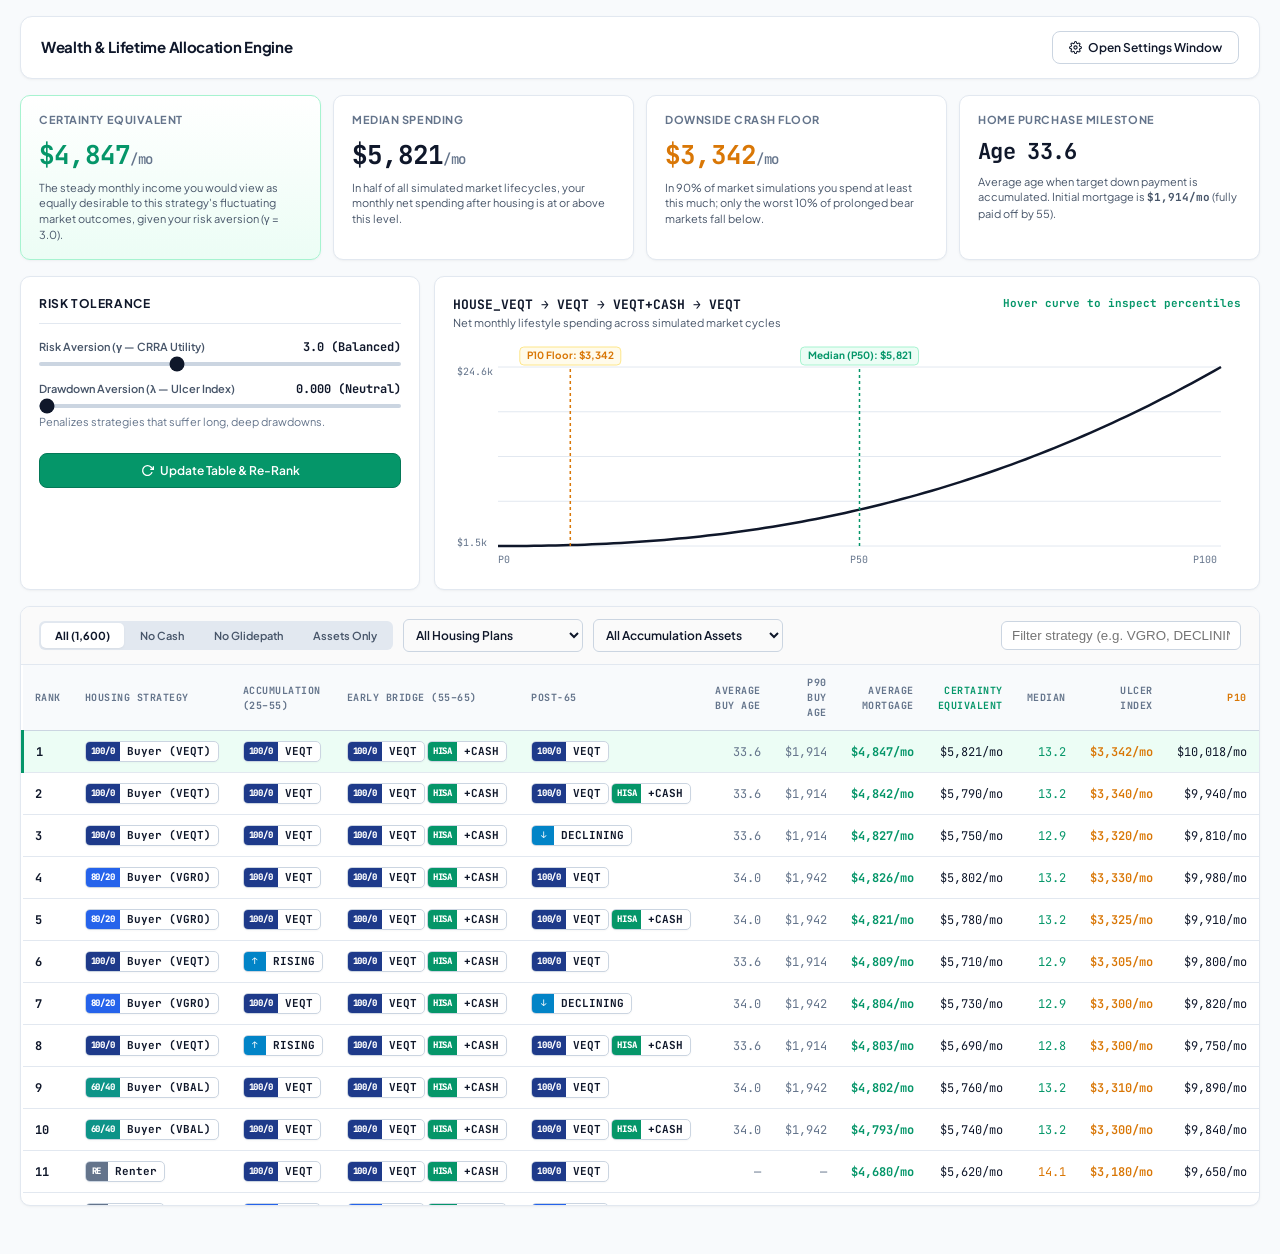
==== template_readonly.html @ a6ba2390 "Add leverage toggle (default off: 1,600 strategies) with leveraged series skipped on GPU; virtualize" ====
<!DOCTYPE html>
<html lang="en">
<head>
<meta charset="UTF-8">
<meta name="viewport" content="width=device-width, initial-scale=1.0">
<title>Wealth &amp; Lifetime Allocation Engine</title>
<link rel="preconnect" href="https://fonts.googleapis.com">
<link rel="preconnect" href="https://fonts.gstatic.com" crossorigin>
<link href="https://fonts.googleapis.com/css2?family=Plus+Jakarta+Sans:wght@400;500;600;700;800&family=JetBrains+Mono:wght@400;500;600;700&display=swap" rel="stylesheet">

<style>
:root {
  /* Institutional Wealth Palette (Wealthsimple / RBC Private Banking) */
  --bg-app: #f8fafc;
  --bg-card: #ffffff;
  --bg-subtle: #f1f5f9;
  --bg-hover: #e2e8f0;
  
  --border-subtle: #e2e8f0;
  --border-medium: #cbd5e1;
  --border-focus: #0f172a;
  
  --text-primary: #0f172a;
  --text-secondary: #475569;
  --text-muted: #64748b;
  --text-dim: #94a3b8;
  
  --brand-navy: #0f172a;
  --brand-green: #059669;
  --brand-green-bg: #ecfdf5;
  --brand-green-border: #a7f3d0;
  --brand-amber: #d97706;
  --brand-amber-bg: #fffbeb;
  --brand-amber-border: #fde68a;
  --brand-blue: #0284c7;
  
  --shadow-sm: 0 1px 3px 0 rgba(0, 0, 0, 0.04), 0 1px 2px -1px rgba(0, 0, 0, 0.04);
  --shadow-md: 0 4px 6px -1px rgba(0, 0, 0, 0.05), 0 2px 4px -2px rgba(0, 0, 0, 0.05);

  --font-sans: 'Plus Jakarta Sans', -apple-system, BlinkMacSystemFont, 'Segoe UI', Roboto, sans-serif;
  --font-mono: 'JetBrains Mono', 'SF Mono', Consolas, monospace;
}

* { box-sizing: border-box; margin: 0; padding: 0; }
body {
  background-color: var(--bg-app);
  color: var(--text-primary);
  font-family: var(--font-sans);
  font-size: 13px;
  line-height: 1.5;
  min-height: 100vh;
  padding: 16px 20px 48px;
  -webkit-font-smoothing: antialiased;
}

/* Master Layout: Side-by-Side Dynamic Grid */
.layout-container {
  max-width: 1720px;
  margin: 0 auto;
  display: grid;
  grid-template-columns: minmax(0, 1fr);
  gap: 16px;
  transition: grid-template-columns 0.28s cubic-bezier(0.16, 1, 0.3, 1);
}
.layout-container.settings-open {
  grid-template-columns: minmax(0, 1fr) 520px;
}

.main-column {
  display: flex;
  flex-direction: column;
  gap: 16px;
  min-width: 0;
}

/* Top Institutional Header */
.header-bar {
  background: var(--bg-card);
  border: 1px solid var(--border-subtle);
  border-radius: 12px;
  padding: 14px 20px;
  display: flex;
  justify-content: space-between;
  align-items: center;
  box-shadow: var(--shadow-sm);
  flex-wrap: wrap;
  gap: 12px;
}
.brand-group { display: flex; align-items: center; gap: 12px; }
.brand-title { font-size: 15px; font-weight: 700; color: var(--text-primary); letter-spacing: -0.02em; }

.header-controls { display: flex; align-items: center; gap: 10px; }

button, .btn {
  font-family: var(--font-sans); cursor: pointer; border: 0;
  border-radius: 8px; font-weight: 600; font-size: 12px;
  padding: 8px 16px; transition: all 0.15s ease;
  display: inline-flex; align-items: center; justify-content: center; gap: 6px;
  user-select: none;
}
.btn-primary {
  background: var(--brand-navy); color: #ffffff;
}
.btn-primary:hover { background: #1e293b; }
.btn-secondary {
  background: #ffffff; color: var(--text-primary);
  border: 1px solid var(--border-medium);
}
.btn-secondary:hover { background: var(--bg-subtle); }
.btn-secondary.active {
  background: var(--bg-subtle); border-color: var(--text-primary); font-weight: 700;
}
.btn-green {
  background: var(--brand-green); color: #ffffff; border: 1px solid #047857;
}
.btn-green:hover { background: #047857; }

/* Hero Metrics KPI Strip */
.kpi-row {
  display: grid; grid-template-columns: repeat(4, 1fr); gap: 12px;
}
.kpi-card {
  background: var(--bg-card); border: 1px solid var(--border-subtle);
  border-radius: 10px; padding: 16px 18px; box-shadow: var(--shadow-sm);
  display: flex; flex-direction: column; gap: 6px;
}
.kpi-card.featured {
  border-color: var(--brand-green-border);
  background: linear-gradient(180deg, #ffffff 0%, var(--brand-green-bg) 100%);
}
.kpi-label { font-size: 11px; font-weight: 700; text-transform: uppercase; letter-spacing: 0.05em; color: var(--text-muted); }
.kpi-num { font-family: var(--font-mono); font-size: 26px; font-weight: 700; color: var(--text-primary); letter-spacing: -0.03em; }
.kpi-num.green { color: var(--brand-green); }
.kpi-num.amber { color: var(--brand-amber); }
.kpi-subtext { font-size: 11px; color: var(--text-secondary); line-height: 1.45; }

/* Main Workspace: Dials + S-Curve Chart */
.workspace-grid {
  display: grid; grid-template-columns: 400px minmax(0, 1fr); gap: 14px;
}

.card {
  background: var(--bg-card); border: 1px solid var(--border-subtle);
  border-radius: 10px; padding: 18px; box-shadow: var(--shadow-sm);
  display: flex; flex-direction: column; gap: 14px;
}
.card-header {
  display: flex; justify-content: space-between; align-items: center;
  border-bottom: 1px solid var(--border-subtle); padding-bottom: 10px;
}
.card-title { font-size: 12px; font-weight: 700; text-transform: uppercase; letter-spacing: 0.05em; color: var(--text-primary); }

.control-group { display: flex; flex-direction: column; gap: 6px; }
.control-top { display: flex; justify-content: space-between; align-items: center; }
.control-label { font-size: 11px; font-weight: 600; color: var(--text-secondary); white-space: nowrap; }
.control-value { font-family: var(--font-mono); font-size: 12px; font-weight: 700; color: var(--text-primary); white-space: nowrap; text-align: right; }

input[type="range"] {
  width: 100%; height: 4px; background: var(--border-medium);
  border-radius: 2px; outline: none; -webkit-appearance: none; cursor: pointer;
  accent-color: var(--brand-navy);
}

/* Institutional Input Affix Group Component */
.input-field { display: flex; flex-direction: column; gap: 4px; }
.field-label { font-size: 11px; font-weight: 600; color: var(--text-secondary); }
.input-affix-wrap {
  display: flex; align-items: center; background: #ffffff;
  border: 1px solid var(--border-medium); border-radius: 6px;
  overflow: hidden; transition: border-color 0.15s, box-shadow 0.15s;
  width: 100%;
}
.input-affix-wrap:focus-within {
  border-color: var(--brand-navy);
  box-shadow: 0 0 0 2px rgba(15, 23, 42, 0.08);
}
.affix {
  padding: 7px 11px; font-size: 11px; font-weight: 600; color: var(--text-muted);
  background: var(--bg-subtle); user-select: none; font-family: var(--font-mono);
  white-space: nowrap !important;
  flex-shrink: 0;
  display: inline-flex; align-items: center;
}
.affix.prefix { border-right: 1px solid var(--border-subtle); }
.affix.suffix { border-left: 1px solid var(--border-subtle); }
.form-input {
  width: 100%; min-width: 0; border: 0; outline: none; padding: 7px 10px;
  font-size: 12px; font-family: var(--font-mono); font-weight: 600;
  color: var(--text-primary); background: transparent;
}
select.form-input {
  font-family: var(--font-sans); cursor: pointer; padding: 7px 8px;
  border: 1px solid var(--border-medium); border-radius: 6px;
}

/* Chart Card */
.chart-box {
  background: var(--bg-card); border: 1px solid var(--border-subtle);
  border-radius: 10px; padding: 18px; box-shadow: var(--shadow-sm);
  display: flex; flex-direction: column; gap: 10px; min-width: 0;
}
.chart-top { display: flex; justify-content: space-between; align-items: flex-start; flex-wrap: wrap; gap: 8px; }
.chart-title-main { font-size: 13px; font-weight: 700; color: var(--text-primary); font-family: var(--font-mono); }
.chart-desc { font-size: 11px; color: var(--text-secondary); }
.canvas-wrapper { position: relative; width: 100%; height: 230px; }
canvas { width: 100%; height: 100%; display: block; cursor: crosshair; }

/* Table Leaderboard */
.table-card {
  background: var(--bg-card); border: 1px solid var(--border-subtle);
  border-radius: 10px; box-shadow: var(--shadow-sm); overflow: hidden;
  display: flex; flex-direction: column;
}
.table-toolbar {
  padding: 12px 18px; border-bottom: 1px solid var(--border-subtle);
  background: #fafafa; display: flex; justify-content: space-between;
  align-items: center; flex-wrap: wrap; gap: 10px;
}
.segmented-pills {
  display: inline-flex; background: #e2e8f0; padding: 2px; border-radius: 6px; gap: 2px;
}
.seg-pill {
  background: none; border: 0; padding: 6px 14px; font-size: 11px; font-weight: 600;
  color: var(--text-secondary); border-radius: 5px;
}
.seg-pill.active { background: #ffffff; color: var(--text-primary); box-shadow: var(--shadow-sm); font-weight: 700; }

.table-wrap { overflow-x: auto; max-height: 540px; }
table { width: 100%; border-collapse: collapse; text-align: left; font-size: 12px; min-width: 1140px; }
thead { position: sticky; top: 0; z-index: 2; background: #f8fafc; border-bottom: 1px solid var(--border-medium); }
th {
  padding: 10px 12px; font-size: 10px; font-weight: 700; text-transform: uppercase;
  letter-spacing: 0.05em; color: var(--text-muted); cursor: pointer; user-select: none;
  font-family: var(--font-mono);
}
th:hover { color: var(--text-primary); }
th.sortable[data-sorted] { color: var(--brand-navy); }
th.sortable[data-sorted]::after { font-size: 8px; opacity: 0.9; margin-left: 4px; }
th.sortable[data-sorted="desc"]::after { content: "\25BC"; }
th.sortable[data-sorted="asc"]::after { content: "\25B2"; }
th.right, td.right { text-align: right; }
tbody tr { border-bottom: 1px solid var(--border-subtle); cursor: pointer; transition: background 0.1s; }
tbody tr.v-spacer { border: 0; cursor: default; transition: none; }
tbody tr:hover { background: #f8fafc; }
tbody tr.selected-row { background: var(--brand-green-bg); border-left: 3px solid var(--brand-green); }
td { padding: 10px 12px; vertical-align: middle; white-space: nowrap; }

.mono { font-family: var(--font-mono); }
:root {
  /* Saturated semantic colors for the two-tone split chips */
  --c-veqt: #1e3a8a;    /* 100/0 Deep Midnight Navy */
  --c-vgro: #2563eb;    /* 80/20 Royal Blue */
  --c-vbal: #0d9488;    /* 60/40 Balanced Teal */
  --c-veqt15: #ea580c;  /* x1.5 Warm Orange */
  --c-veqt2: #dc2626;   /* x2.0 Crimson Red */
  --c-cash: #059669;    /* HISA Emerald Green */
  --c-glide: #0284c7;   /* Sky Steel Blue (Rising & Declining) */
  --c-rent: #64748b;    /* Renter Slate Grey */
}

/* Two-tone split chip: saturated color slug + white label */
.badge {
  display: inline-flex;
  align-items: stretch;   /* chip stretches the full badge height */
  background: #ffffff;
  border: 1px solid #cbd5e1;
  border-radius: 5px;
  overflow: hidden;       /* seamless edge-to-edge clipping */
  font-family: var(--font-mono);
  vertical-align: middle;
  box-shadow: 0 1px 2px rgba(0, 0, 0, 0.03);
  line-height: 1;
}
.badge-chip {
  display: inline-flex;
  align-items: center;
  justify-content: center;
  padding: 0 5px;
  min-width: 22px;
  color: #ffffff;
  font-size: 9px;
  font-weight: 800;
  letter-spacing: -0.02em;
  user-select: none;
  flex-shrink: 0;
}
.badge-text {
  display: inline-flex;
  align-items: center;
  padding: 4px 7px;
  color: #0f172a;
  font-size: 11px;
  font-weight: 700;
  white-space: nowrap;
}
.badge-group { display: inline-flex; align-items: center; gap: 5px; }

/* Category chip colors */
.chip-veqt   { background: var(--c-veqt); }
.chip-vgro   { background: var(--c-vgro); }
.chip-vbal   { background: var(--c-vbal); }
.chip-veqt15 { background: var(--c-veqt15); }
.chip-veqt2  { background: var(--c-veqt2); }
.chip-cash   { background: var(--c-cash); }
.chip-glide  { background: var(--c-glide); }
.chip-rent   { background: var(--c-rent); }

/* SIDE SETTINGS WINDOW */
.settings-panel {
  display: none;
  background: var(--bg-card);
  border: 1px solid var(--border-subtle);
  border-radius: 12px;
  box-shadow: var(--shadow-md);
  height: calc(100vh - 32px);
  position: sticky;
  top: 16px;
  overflow: hidden;
  flex-direction: column;
}
.layout-container.settings-open .settings-panel {
  display: flex;
}

.panel-titlebar {
  padding: 14px 18px;
  border-bottom: 1px solid var(--border-subtle);
  display: flex;
  justify-content: space-between;
  align-items: center;
  background: #fafafa;
}
.panel-heading { font-size: 14px; font-weight: 700; color: var(--text-primary); }
.panel-close-btn { background: none; border: 0; color: var(--text-muted); font-size: 20px; cursor: pointer; }
.panel-close-btn:hover { color: var(--text-primary); }

/* Category Nav Grid */
.category-nav {
  display: grid;
  grid-template-columns: repeat(3, 1fr);
  gap: 4px;
  padding: 8px 12px;
  background: var(--bg-subtle);
  border-bottom: 1px solid var(--border-subtle);
}
.cat-btn {
  background: transparent; border: 1px solid transparent;
  padding: 6px 4px; font-size: 11px; font-weight: 600;
  color: var(--text-secondary); border-radius: 6px;
  text-align: center; white-space: normal; line-height: 1.2;
}
.cat-btn.active {
  background: #ffffff; color: var(--brand-navy); font-weight: 700;
  border-color: var(--border-medium); box-shadow: var(--shadow-sm);
}

.settings-body {
  padding: 18px; overflow-y: auto; flex: 1; display: flex; flex-direction: column; gap: 16px;
}
.tab-section { display: none; flex-direction: column; gap: 12px; }
.tab-section.active { display: flex; }
.section-label { font-size: 11px; font-weight: 700; text-transform: uppercase; letter-spacing: 0.05em; color: var(--text-muted); font-family: var(--font-mono); }
.form-grid-2 { display: grid; grid-template-columns: 1fr 1fr; gap: 12px; }

/* Simulation Setup & Runner Box in Settings */
.sim-runner-box {
  background: var(--bg-subtle);
  border: 1px solid var(--border-subtle);
  border-radius: 8px;
  padding: 12px 14px;
  display: flex;
  flex-direction: column;
  gap: 8px;
}

/* Leverage toggle row inside the runner box */
.sim-toggle-row { display: flex; align-items: center; gap: 8px; cursor: pointer; }
.sim-toggle-row input[type="checkbox"] { width: 15px; height: 15px; margin: 0; cursor: pointer; accent-color: var(--brand-navy); }
.sim-toggle-row .control-value { margin-left: auto; }

.settings-footer {
  padding: 12px 18px; border-top: 1px solid var(--border-subtle);
  background: #fafafa; display: flex; gap: 10px;
}

@media (max-width: 1200px) {
  .layout-container.settings-open { grid-template-columns: 1fr; }
  .settings-panel { position: fixed; inset: 16px; height: auto; z-index: 100; }
  .workspace-grid { grid-template-columns: 1fr; }
  .kpi-row { grid-template-columns: 1fr 1fr; }
}
</style>
</head>
<body>

<div class="layout-container" id="app-container">

  <!-- MAIN COLUMN -->
  <main class="main-column">

    <!-- INSTITUTIONAL HEADER -->
    <header class="header-bar">
      <div class="brand-group">
        <div class="brand-title">Wealth &amp; Lifetime Allocation Engine</div>
      </div>

      <div class="header-controls">
        <button class="btn btn-secondary" id="btn-toggle-settings">
          <svg width="13" height="13" viewBox="0 0 24 24" fill="none" stroke="currentColor" stroke-width="2"><circle cx="12" cy="12" r="3"/><path d="M19.4 15a1.65 1.65 0 0 0 .33 1.82l.06.06a2 2 0 0 1 0 2.83 2 2 0 0 1-2.83 0l-.06-.06a1.65 1.65 0 0 0-1.82-.33 1.65 1.65 0 0 0-1 1.51V21a2 2 0 0 1-2 2 2 2 0 0 1-2-2v-.09A1.65 1.65 0 0 0 9 19.4a1.65 1.65 0 0 0-1.82.33l-.06.06a2 2 0 0 1-2.83 0 2 2 0 0 1 0-2.83l.06-.06a1.65 1.65 0 0 0 .33-1.82 1.65 1.65 0 0 0-1.51-1H3a2 2 0 0 1-2-2 2 2 0 0 1 2-2h.09A1.65 1.65 0 0 0 4.6 9a1.65 1.65 0 0 0-.33-1.82l-.06-.06a2 2 0 0 1 0-2.83 2 2 0 0 1 2.83 0l.06.06a1.65 1.65 0 0 0 1.82.33H9a1.65 1.65 0 0 0 1-1.51V3a2 2 0 0 1 2-2 2 2 0 0 1 2 2v.09a1.65 1.65 0 0 0 1 1.51 1.65 1.65 0 0 0 1.82-.33l.06-.06a2 2 0 0 1 2.83 0 2 2 0 0 1 0 2.83l-.06.06a1.65 1.65 0 0 0-.33 1.82V9a1.65 1.65 0 0 0 1.51 1H21a2 2 0 0 1 2 2 2 2 0 0 1-2 2h-.09a1.65 1.65 0 0 0-1.51 1z"/></svg>
          <span id="settings-btn-label">Open Settings Window</span>
        </button>
      </div>
    </header>

    <!-- HERO KPIS -->
    <section class="kpi-row">
      <div class="kpi-card featured">
        <span class="kpi-label">Certainty Equivalent</span>
        <div class="kpi-num green" id="kpi-ce">$4,847<span style="font-size:14px; font-weight:500; color:var(--text-muted)">/mo</span></div>
        <div class="kpi-subtext" id="kpi-ce-sub">The steady monthly income you would view as equally desirable to this strategy's fluctuating market outcomes, given your risk aversion (&gamma; = 3.0).</div>
      </div>

      <div class="kpi-card">
        <span class="kpi-label">Median Spending</span>
        <div class="kpi-num" id="kpi-median">$5,821<span style="font-size:14px; font-weight:500; color:var(--text-muted)">/mo</span></div>
        <div class="kpi-subtext">In half of all simulated market lifecycles, your monthly net spending after housing is at or above this level.</div>
      </div>

      <div class="kpi-card">
        <span class="kpi-label">Downside Crash Floor</span>
        <div class="kpi-num amber" id="kpi-floor">$3,342<span style="font-size:14px; font-weight:500; color:var(--text-muted)">/mo</span></div>
        <div class="kpi-subtext">In 90% of market simulations you spend at least this much; only the worst 10% of prolonged bear markets fall below.</div>
      </div>

      <div class="kpi-card">
        <span class="kpi-label">Home Purchase Milestone</span>
        <div class="kpi-num" style="font-size:22px" id="kpi-buy-age">Age 33.6</div>
        <div class="kpi-subtext" id="kpi-buy-sub">Average age when target down payment is accumulated. Initial mortgage is <b class="mono" id="kpi-mortgage">$1,914/mo</b> (fully paid off by 55).</div>
      </div>
    </section>

    <!-- WORKSPACE: DIALS + CANVAS S-CURVE -->
    <div class="workspace-grid">
      
      <!-- RISK TOLERANCE PANEL -->
      <div class="card">
        <div class="card-header">
          <span class="card-title">Risk Tolerance</span>
        </div>

        <div class="control-group">
          <div class="control-top">
            <span class="control-label">Risk Aversion (&gamma; &mdash; CRRA Utility)</span>
            <span class="control-value" id="val-gamma">3.0 (Balanced)</span>
          </div>
          <input type="range" id="slider-gamma" min="0" max="8" step="0.5" value="3.0">
        </div>

        <div class="control-group">
          <div class="control-top">
            <span class="control-label">Drawdown Aversion (&lambda; &mdash; Ulcer Index)</span>
            <span class="control-value" id="val-lambda">0.000 (Neutral)</span>
          </div>
          <input type="range" id="slider-lambda" min="0" max="0.03" step="0.005" value="0.000">
          <span style="font-size:11px; color:var(--text-muted)">Penalizes strategies that suffer long, deep drawdowns.</span>
        </div>

        <button class="btn btn-green" id="btn-update-table" style="width:100%; margin-top:8px; padding:9px 16px;">
          <svg width="13" height="13" viewBox="0 0 24 24" fill="none" stroke="currentColor" stroke-width="2.5"><polyline points="23 4 23 10 17 10"/><path d="M20.49 15a9 9 0 1 1-2.12-9.36L23 10"/></svg>
          Update Table & Re-Rank
        </button>
      </div>

      <!-- S-CURVE CANVAS CHART -->
      <div class="chart-box">
        <div class="chart-top">
          <div>
            <div class="chart-title-main" id="chart-strategy-name">HOUSE_VEQT &rarr; VEQT &rarr; VEQT+CASH &rarr; VEQT</div>
            <div class="chart-desc">Net monthly lifestyle spending across simulated market cycles</div>
          </div>
          <div style="display:flex; align-items:center; gap:12px; font-size:11px; font-family:var(--font-mono)">
            <span id="chart-crosshair-val" style="color:var(--brand-green); font-weight:700">Hover curve to inspect percentiles</span>
          </div>
        </div>
        <div class="canvas-wrapper">
          <canvas id="chart-canvas"></canvas>
        </div>
      </div>

    </div>

    <!-- TABLE LEADERBOARD -->
    <div class="table-card">
      <div class="table-toolbar">
        <div style="display:flex; align-items:center; gap:10px; flex-wrap:wrap">
          <div class="segmented-pills" id="seg-mix">
            <button class="seg-pill active" data-mix="ALL">All (1,600)</button>
            <button class="seg-pill" data-mix="NO_CASH">No Cash</button>
            <button class="seg-pill" data-mix="NO_GLIDEPATH">No Glidepath</button>
            <button class="seg-pill" data-mix="ASSETS_ONLY">Assets Only</button>
          </div>

          <!-- Housing Strategy Mode Dropdown -->
          <select id="filter-house" class="form-input" style="width:180px">
            <option value="ALL" selected>All Housing Plans</option>
            <option value="HOUSE_VEQT">Homeowner (VEQT Fund)</option>
            <option value="HOUSE_VGRO">Homeowner (VGRO Fund)</option>
            <option value="HOUSE_VBAL">Homeowner (VBAL Fund)</option>
            <option value="HOUSE_CASH">Homeowner (CASH HISA)</option>
            <option value="HOUSE_NONE">Renter ($2.5k Rent)</option>
          </select>

          <!-- All Accumulation Assets Dropdown -->
          <select id="filter-accum" class="form-input" style="width:190px">
            <option value="ALL">All Accumulation Assets</option>
            <option value="VEQT">VEQT (100% Equity)</option>
            <option value="VGRO">VGRO (80/20 Balanced)</option>
            <option value="VBAL">VBAL (60/40 Conservative)</option>
            <option value="VEQT1.5">VEQT1.5 (1.5x Leveraged)</option>
            <option value="VEQT2">VEQT2 (2.0x Leveraged)</option>
          </select>
        </div>

        <input type="text" id="table-search" placeholder="Filter strategy (e.g. VGRO, DECLINING)..." style="width:240px; padding:6px 10px; border:1px solid var(--border-medium); border-radius:6px;">
      </div>

      <div class="table-wrap">
        <table>
          <thead>
            <tr>
              <th style="width:50px">Rank</th>
              <th class="sortable" data-col="house">Housing Strategy</th>
              <th class="sortable" id="th-accum" data-col="accum">Accumulation (25–55)</th>
              <th class="sortable" id="th-bridge" data-col="bridge">Early Bridge (55–65)</th>
              <th class="sortable" id="th-post" data-col="post">Post-65</th>
              <th class="right sortable" data-col="buyAge">Average Buy Age</th>
              <th class="right sortable" data-col="p90BuyAge">P90 Buy Age</th>
              <th class="right sortable" data-col="mortgage">Average Mortgage</th>
              <th class="right sortable" style="color:var(--brand-green)" data-col="ce">Certainty Equivalent</th>
              <th class="right sortable" data-col="median">Median</th>
              <th class="right sortable" data-col="ui">Ulcer Index</th>
              <th class="right sortable" style="color:var(--brand-amber)" data-col="floor">P10</th>
              <th class="right sortable" data-col="p90">P90</th>
            </tr>
          </thead>
          <tbody id="table-body">
            <!-- Populated by JS -->
          </tbody>
        </table>
      </div>
    </div>

  </main>

  <!-- SIDE SETTINGS DOCKED WINDOW -->
  <aside class="settings-panel" id="settings-window">
    <div class="panel-titlebar">
      <div>
        <div class="panel-heading">Model Parameters & Fiscal Rules</div>
        <div style="font-size:11px; color:var(--text-secondary); margin-top:2px">Quebec tax, career, CMA & real estate calibration</div>
      </div>
      <button class="panel-close-btn" id="btn-close-settings">&times;</button>
    </div>

    <!-- Category Nav Grid -->
    <div class="category-nav">
      <button class="cat-btn active" data-tab="tab-career">1. Career & Savings</button>
      <button class="cat-btn" data-tab="tab-re">2. Real Estate</button>
      <button class="cat-btn" data-tab="tab-tax">3. QC Tax & QPP</button>
      <button class="cat-btn" data-tab="tab-cma">4. CMAs, Yield & Fees</button>
      <button class="cat-btn" data-tab="tab-spend">5. Smile & Risk Model</button>
    </div>

    <div class="settings-body">
      
      <!-- TAB 1: CAREER & SAVINGS -->
      <div class="tab-section active" id="tab-career">
        <div class="section-label">Timeline & Career Milestones</div>
        <div class="form-grid-2">
          <div class="input-field">
            <span class="field-label">Current Age</span>
            <div class="input-affix-wrap"><input type="number" id="inp-currentAge" class="form-input" value="21"><span class="affix suffix">yrs</span></div>
          </div>
          <div class="input-field">
            <span class="field-label">Career Start Age</span>
            <div class="input-affix-wrap"><input type="number" id="inp-careerStartAge" class="form-input" value="25"><span class="affix suffix">yrs</span></div>
          </div>
          <div class="input-field">
            <span class="field-label">Early Retirement Age</span>
            <div class="input-affix-wrap"><input type="number" id="inp-retirementAge" class="form-input" value="55"><span class="affix suffix">yrs</span></div>
          </div>
          <div class="input-field">
            <span class="field-label">Pension Age (QPP/OAS)</span>
            <div class="input-affix-wrap"><input type="number" id="inp-pensionStartAge" class="form-input" value="65"><span class="affix suffix">yrs</span></div>
          </div>
          <div class="input-field">
            <span class="field-label">Plan End (Death Age)</span>
            <div class="input-affix-wrap"><input type="number" id="inp-deathAge" class="form-input" value="95"><span class="affix suffix">yrs</span></div>
          </div>
          <div class="input-field">
            <span class="field-label">Initial Income (Gross)</span>
            <div class="input-affix-wrap"><span class="affix prefix">$</span><input type="text" id="inp-startingSalary" class="form-input" value="88,000"><span class="affix suffix">/ yr</span></div>
          </div>
        </div>

        <div class="section-label">Annual Salary Growth Tiers</div>
        <div class="form-grid-2">
          <div class="input-field">
            <span class="field-label" id="lbl-tier1">Early Career (25 – 32)</span>
            <div class="input-affix-wrap"><input type="number" step="0.1" class="form-input" value="5.0"><span class="affix suffix">% / yr</span></div>
          </div>
          <div class="input-field">
            <span class="field-label">Mid Career (32 – 42)</span>
            <div class="input-affix-wrap"><input type="number" step="0.1" class="form-input" value="2.0"><span class="affix suffix">% / yr</span></div>
          </div>
          <div class="input-field">
            <span class="field-label">Late Career (42 – 52)</span>
            <div class="input-affix-wrap"><input type="number" step="0.1" class="form-input" value="1.0"><span class="affix suffix">% / yr</span></div>
          </div>
          <div class="input-field">
            <span class="field-label" id="lbl-tier4">Senior Career (52 – 60)</span>
            <div class="input-affix-wrap"><input type="number" step="0.1" class="form-input" value="0.5"><span class="affix suffix">% / yr</span></div>
          </div>
        </div>

        <div class="section-label">Savings Rates & Workplace Match</div>
        <div class="form-grid-2">
          <div class="input-field">
            <span class="field-label">Retirement Savings Start</span>
            <div class="input-affix-wrap"><span class="affix prefix">$</span><input type="text" class="form-input" value="2,400"><span class="affix suffix">/ yr</span></div>
          </div>
          <div class="input-field">
            <span class="field-label">Annual Savings Escalation</span>
            <div class="input-affix-wrap"><input type="number" step="0.1" class="form-input" value="1.0"><span class="affix suffix">% / yr</span></div>
          </div>
          <div class="input-field">
            <span class="field-label">Max Savings Fraction (Cap)</span>
            <div class="input-affix-wrap"><input type="number" step="1" class="form-input" value="20.0"><span class="affix suffix">% net</span></div>
          </div>
          <div class="input-field">
            <span class="field-label">Employer Match Rate</span>
            <div class="input-affix-wrap"><input type="number" step="0.5" class="form-input" value="4.0"><span class="affix suffix">%</span></div>
          </div>
          <div class="input-field">
            <span class="field-label">Employer Match Coverage</span>
            <div class="input-affix-wrap"><input type="number" step="10" class="form-input" value="100.0"><span class="affix suffix">%</span></div>
          </div>
          <div class="input-field">
            <span class="field-label">Annual Layoff Probability</span>
            <div class="input-affix-wrap"><input type="number" step="0.5" class="form-input" value="5.0"><span class="affix suffix">%</span></div>
          </div>
        </div>
      </div>

      <!-- TAB 2: REAL ESTATE & RENTING -->
      <div class="tab-section" id="tab-re">
        <div class="section-label">Property & Mortgage Parameters</div>
        <div class="form-grid-2">
          <div class="input-field">
            <span class="field-label">Target Property Value</span>
            <div class="input-affix-wrap"><span class="affix prefix">$</span><input type="text" class="form-input" value="500,000"></div>
          </div>
          <div class="input-field">
            <span class="field-label">Down Payment Fraction</span>
            <div class="input-affix-wrap"><input type="number" step="1" class="form-input" value="20.0"><span class="affix suffix">%</span></div>
          </div>
          <div class="input-field">
            <span class="field-label">Closing & Welcome Tax</span>
            <div class="input-affix-wrap"><span class="affix prefix">$</span><input type="text" class="form-input" value="10,000"></div>
          </div>
          <div class="input-field">
            <span class="field-label">Real Mortgage Interest Rate</span>
            <div class="input-affix-wrap"><input type="number" step="0.05" class="form-input" value="2.00"><span class="affix suffix">% / yr</span></div>
          </div>
          <div class="input-field">
            <span class="field-label">Condo Fees + Municipal Tax</span>
            <div class="input-affix-wrap"><span class="affix prefix">$</span><input type="text" class="form-input" value="650"><span class="affix suffix">/ mo</span></div>
          </div>
          <div class="input-field">
            <span class="field-label">Market Rent (Renter Baseline)</span>
            <div class="input-affix-wrap"><span class="affix prefix">$</span><input type="text" class="form-input" value="2,500"><span class="affix suffix">/ mo</span></div>
          </div>
        </div>

        <div class="section-label">Housing Savings & Registered Programs</div>
        <div class="form-grid-2">
          <div class="input-field">
            <span class="field-label">House Savings Start</span>
            <div class="input-affix-wrap"><span class="affix prefix">$</span><input type="text" class="form-input" value="1,200"><span class="affix suffix">/ yr</span></div>
          </div>
          <div class="input-field">
            <span class="field-label">House Savings Escalation</span>
            <div class="input-affix-wrap"><input type="number" step="0.1" class="form-input" value="2.0"><span class="affix suffix">% / yr</span></div>
          </div>
          <div class="input-field">
            <span class="field-label">FHSA Annual Contribution</span>
            <div class="input-affix-wrap"><span class="affix prefix">$</span><input type="text" class="form-input" value="8,000"><span class="affix suffix">/ yr</span></div>
          </div>
          <div class="input-field">
            <span class="field-label">FHSA Lifetime Maximum</span>
            <div class="input-affix-wrap"><span class="affix prefix">$</span><input type="text" class="form-input" value="40,000"></div>
          </div>
          <div class="input-field">
            <span class="field-label">HBP Max RRSP Withdrawal</span>
            <div class="input-affix-wrap"><span class="affix prefix">$</span><input type="text" class="form-input" value="60,000"></div>
          </div>
          <div class="input-field">
            <span class="field-label">HBP Repayment Period</span>
            <div class="input-affix-wrap"><input type="number" class="form-input" value="15"><span class="affix suffix">yrs</span></div>
          </div>
        </div>
      </div>

      <!-- TAB 3: TAX & QPP -->
      <div class="tab-section" id="tab-tax">
        <div class="section-label">Quebec & Federal Income Tax Rules</div>
        <div class="form-grid-2">
          <div class="input-field">
            <span class="field-label">RRSP Meltdown Ceiling</span>
            <div class="input-affix-wrap"><span class="affix prefix">$</span><input type="text" class="form-input" value="55,000"><span class="affix suffix">/ yr</span></div>
          </div>
          <div class="input-field">
            <span class="field-label">OAS Clawback Threshold</span>
            <div class="input-affix-wrap"><span class="affix prefix">$</span><input type="text" class="form-input" value="95,323"><span class="affix suffix">/ yr</span></div>
          </div>
          <div class="input-field">
            <span class="field-label">Capital Gains Inclusion Rate</span>
            <div class="input-affix-wrap"><input type="number" step="1" class="form-input" value="50.0"><span class="affix suffix">%</span></div>
          </div>
          <div class="input-field">
            <span class="field-label">Capital Gains Marginal Tax</span>
            <div class="input-affix-wrap"><input type="number" step="1" class="form-input" value="30.0"><span class="affix suffix">%</span></div>
          </div>
        </div>

        <div class="section-label">Enhanced QPP & OAS Government Pensions</div>
        <div class="form-grid-2">
          <div class="input-field">
            <span class="field-label">Enhanced QPP Max at 65</span>
            <div class="input-affix-wrap"><span class="affix prefix">$</span><input type="text" class="form-input" value="25,500"><span class="affix suffix">/ yr</span></div>
          </div>
          <div class="input-field">
            <span class="field-label">OAS Maximum at 65</span>
            <div class="input-affix-wrap"><span class="affix prefix">$</span><input type="text" class="form-input" value="8,908"><span class="affix suffix">/ yr</span></div>
          </div>
          <div class="input-field">
            <span class="field-label">QPP Tier 1 MGA (YMPE)</span>
            <div class="input-affix-wrap"><span class="affix prefix">$</span><input type="text" class="form-input" value="71,300"></div>
          </div>
          <div class="input-field">
            <span class="field-label">QPP Tier 2 MSGA (YAMPE)</span>
            <div class="input-affix-wrap"><span class="affix prefix">$</span><input type="text" class="form-input" value="81,200"></div>
          </div>
          <div class="input-field">
            <span class="field-label">QPP Deferral Rate (to 72)</span>
            <div class="input-affix-wrap"><input type="number" step="0.1" class="form-input" value="8.4"><span class="affix suffix">% / yr</span></div>
          </div>
          <div class="input-field">
            <span class="field-label">OAS Deferral Rate (to 70)</span>
            <div class="input-affix-wrap"><input type="number" step="0.1" class="form-input" value="7.2"><span class="affix suffix">% / yr</span></div>
          </div>
        </div>
      </div>

      <!-- TAB 4: CMAS, YIELD & FEES -->
      <div class="tab-section" id="tab-cma">
        <div class="section-label">Real Expected Returns (CMAs) & Distributions</div>
        <div class="form-grid-2">
          <div class="input-field">
            <span class="field-label">VEQT Real Expected Return</span>
            <div class="input-affix-wrap"><input type="number" step="0.05" class="form-input" value="4.30"><span class="affix suffix">% / yr</span></div>
          </div>
          <div class="input-field">
            <span class="field-label">VGRO Real Expected Return</span>
            <div class="input-affix-wrap"><input type="number" step="0.05" class="form-input" value="3.71"><span class="affix suffix">% / yr</span></div>
          </div>
          <div class="input-field">
            <span class="field-label">VBAL Real Expected Return</span>
            <div class="input-affix-wrap"><input type="number" step="0.05" class="form-input" value="3.12"><span class="affix suffix">% / yr</span></div>
          </div>
          <div class="input-field">
            <span class="field-label">HISA Cash Real Return</span>
            <div class="input-affix-wrap"><input type="number" step="0.05" class="form-input" value="-0.50"><span class="affix suffix">% / yr</span></div>
          </div>
          <div class="input-field">
            <span class="field-label">Distribution Yield</span>
            <div class="input-affix-wrap"><input type="number" step="0.1" class="form-input" value="1.8"><span class="affix suffix">% / yr</span></div>
          </div>
          <div class="input-field">
            <span class="field-label">Tax on Distributions</span>
            <div class="input-affix-wrap"><input type="number" step="1" class="form-input" value="25.0"><span class="affix suffix">%</span></div>
          </div>
        </div>

        <div class="section-label">Leverage Borrowing & Cash Buffer</div>
        <div class="form-grid-2">
          <div class="input-field">
            <span class="field-label">Real Borrowing Rate</span>
            <div class="input-affix-wrap"><input type="number" step="0.05" class="form-input" value="2.25"><span class="affix suffix">% / yr</span></div>
          </div>
          <div class="input-field">
            <span class="field-label">Extra MER for VEQT1.5</span>
            <div class="input-affix-wrap"><input type="number" step="0.01" class="form-input" value="0.20"><span class="affix suffix">% / yr</span></div>
          </div>
          <div class="input-field">
            <span class="field-label">Extra MER for VEQT2.0</span>
            <div class="input-affix-wrap"><input type="number" step="0.01" class="form-input" value="0.40"><span class="affix suffix">% / yr</span></div>
          </div>
          <div class="input-field">
            <span class="field-label">Cash Wedge Duration</span>
            <div class="input-affix-wrap"><input type="number" step="0.5" class="form-input" value="3.0"><span class="affix suffix">yrs</span></div>
          </div>
        </div>
      </div>

      <!-- TAB 5: SPENDING SMILE & RISK MODEL -->
      <div class="tab-section" id="tab-spend">
        <div class="section-label">Retirement Spending Smile Tiers</div>
        <div class="form-grid-2">
          <div class="input-field">
            <span class="field-label">Active Phase (60 – 70)</span>
            <div class="input-affix-wrap"><input type="number" step="0.1" class="form-input" value="0.0"><span class="affix suffix">% / yr</span></div>
          </div>
          <div class="input-field">
            <span class="field-label">Slowing Phase (70 – 77)</span>
            <div class="input-affix-wrap"><input type="number" step="0.1" class="form-input" value="-1.0"><span class="affix suffix">% / yr</span></div>
          </div>
          <div class="input-field">
            <span class="field-label">Late Phase (77 – 78)</span>
            <div class="input-affix-wrap"><input type="number" step="0.1" class="form-input" value="-1.5"><span class="affix suffix">% / yr</span></div>
          </div>
          <div class="input-field">
            <span class="field-label">Care Phase (78 – 95)</span>
            <div class="input-affix-wrap"><input type="number" step="0.1" class="form-input" value="1.2"><span class="affix suffix">% / yr</span></div>
          </div>
        </div>

        <div class="section-label">Heavy-Tailed Skew & Calibration</div>
        <div class="form-grid-2">
          <div class="input-field">
            <span class="field-label">Degrees of Freedom (&nu;)</span>
            <div class="input-affix-wrap"><input type="number" class="form-input" value="5"></div>
          </div>
          <div class="input-field">
            <span class="field-label">Skew Delta Cap</span>
            <div class="input-affix-wrap"><input type="number" step="0.01" class="form-input" value="0.85"></div>
          </div>
          <div class="input-field">
            <span class="field-label">Mortality Reduction</span>
            <div class="input-affix-wrap"><input type="number" step="0.05" class="form-input" value="0.50"></div>
          </div>
          <div class="input-field">
            <span class="field-label">Annual Discount Rate</span>
            <div class="input-affix-wrap"><input type="number" step="0.1" class="form-input" value="1.0"><span class="affix suffix">% / yr</span></div>
          </div>
        </div>
      </div>

    </div>

    <!-- Simulation Runner Setup Inside Settings -->
    <div style="padding: 0 18px 10px;">
      <div class="sim-runner-box">
        <label class="sim-toggle-row" for="chk-leverage" title="Include VEQT 1.5 / VEQT 2.0 leveraged strategies. Off by default: 1,600 strategies without leverage; on: all 5,040.">
          <input type="checkbox" id="chk-leverage">
          <span class="control-label">Leverage</span>
          <span class="control-value" id="val-leverage-count">1,600 allocations</span>
        </label>
        <div class="control-top">
          <span class="control-label">Monte Carlo Path Count</span>
          <span class="control-value" id="val-sim-count">1,000 Paths</span>
        </div>
        <input type="range" id="slider-sim-count" min="500" max="10000" step="500" value="1000">
      </div>
    </div>

    <!-- Settings Window Actions: Reset Defaults & Simulate -->
    <div class="settings-footer">
      <button class="btn btn-secondary" style="flex:1" id="btn-reset-defaults">Reset Defaults</button>
      <button class="btn btn-primary btn-attract" style="flex:1.5" id="btn-run-sim">Simulate</button>
    </div>
  </aside>

</div>

<script>
// Mock Quantitative Dataset
const DATASET = [
  { rank: 1, name: "HOUSE_VEQT_VEQT_VEQT+CASH_VEQT", house: "HOUSE_VEQT", accum: "VEQT", bridge: "VEQT+CASH", post: "VEQT", buyAge: 33.6, mortgage: 1914, ce: 4847, median: 5821, floor: 3342, p90: 10018, ui: 13.2, hasCash: true, hasGlide: false },
  { rank: 2, name: "HOUSE_VEQT_VEQT_VEQT+CASH_VEQT+CASH", house: "HOUSE_VEQT", accum: "VEQT", bridge: "VEQT+CASH", post: "VEQT+CASH", buyAge: 33.6, mortgage: 1914, ce: 4842, median: 5790, floor: 3340, p90: 9940, ui: 13.2, hasCash: true, hasGlide: false },
  { rank: 3, name: "HOUSE_VEQT_VEQT_VEQT+CASH_DECLINING", house: "HOUSE_VEQT", accum: "VEQT", bridge: "VEQT+CASH", post: "DECLINING", buyAge: 33.6, mortgage: 1914, ce: 4827, median: 5750, floor: 3320, p90: 9810, ui: 12.9, hasCash: true, hasGlide: true },
  { rank: 4, name: "HOUSE_VGRO_VEQT_VEQT+CASH_VEQT", house: "HOUSE_VGRO", accum: "VEQT", bridge: "VEQT+CASH", post: "VEQT", buyAge: 34.0, mortgage: 1942, ce: 4826, median: 5802, floor: 3330, p90: 9980, ui: 13.2, hasCash: true, isBuyer: true },
  { rank: 5, name: "HOUSE_VGRO_VEQT_VEQT+CASH_VEQT+CASH", house: "HOUSE_VGRO", accum: "VEQT", bridge: "VEQT+CASH", post: "VEQT+CASH", buyAge: 34.0, mortgage: 1942, ce: 4821, median: 5780, floor: 3325, p90: 9910, ui: 13.2, hasCash: true, isBuyer: true },
  { rank: 6, name: "HOUSE_VEQT_RISING_VEQT+CASH_VEQT", house: "HOUSE_VEQT", accum: "RISING", bridge: "VEQT+CASH", post: "VEQT", buyAge: 33.6, mortgage: 1914, ce: 4809, median: 5710, floor: 3305, p90: 9800, ui: 12.9, hasCash: true, hasGlide: true },
  { rank: 7, name: "HOUSE_VGRO_VEQT_VEQT+CASH_DECLINING", house: "HOUSE_VGRO", accum: "VEQT", bridge: "VEQT+CASH", post: "DECLINING", buyAge: 34.0, mortgage: 1942, ce: 4804, median: 5730, floor: 3300, p90: 9820, ui: 12.9, hasCash: true, hasGlide: true },
  { rank: 8, name: "HOUSE_VEQT_RISING_VEQT+CASH_VEQT+CASH", house: "HOUSE_VEQT", accum: "RISING", bridge: "VEQT+CASH", post: "VEQT+CASH", buyAge: 33.6, mortgage: 1914, ce: 4803, median: 5690, floor: 3300, p90: 9750, ui: 12.8, hasCash: true, hasGlide: true },
  { rank: 9, name: "HOUSE_VBAL_VEQT_VEQT+CASH_VEQT", house: "HOUSE_VBAL", accum: "VEQT", bridge: "VEQT+CASH", post: "VEQT", buyAge: 34.0, mortgage: 1942, ce: 4802, median: 5760, floor: 3310, p90: 9890, ui: 13.2, hasCash: true, hasGlide: false },
  { rank: 10, name: "HOUSE_VBAL_VEQT_VEQT+CASH_VEQT+CASH", house: "HOUSE_VBAL", accum: "VEQT", bridge: "VEQT+CASH", post: "VEQT+CASH", buyAge: 34.0, mortgage: 1942, ce: 4793, median: 5740, floor: 3300, p90: 9840, ui: 13.2, hasCash: true, hasGlide: false },
  { rank: 11, name: "HOUSE_NONE_VEQT_VEQT+CASH_VEQT", house: "HOUSE_NONE", accum: "VEQT", bridge: "VEQT+CASH", post: "VEQT", buyAge: null, mortgage: null, ce: 4680, median: 5620, floor: 3180, p90: 9650, ui: 14.1, hasCash: true, hasGlide: false },
  { rank: 12, name: "HOUSE_NONE_VGRO_VGRO+CASH_VGRO", house: "HOUSE_NONE", accum: "VGRO", bridge: "VGRO+CASH", post: "VGRO", buyAge: null, mortgage: null, ce: 4420, median: 5120, floor: 3250, p90: 8920, ui: 10.8, hasCash: true, hasGlide: false },
  { rank: 13, name: "HOUSE_VEQT_VEQT_VEQT_VEQT", house: "HOUSE_VEQT", accum: "VEQT", bridge: "VEQT", post: "VEQT", buyAge: 33.6, mortgage: 1914, ce: 4760, median: 5890, floor: 3120, p90: 10250, ui: 15.8, hasCash: false, hasGlide: false }
];

let activeStrategy = DATASET[0];

function formatCurrency(num) {
  if (num == null) return "—";
  return "$" + Math.round(num).toLocaleString("en-US");
}

const CHIP_META = {
  "VEQT": ["chip-veqt", "100/0", "VEQT"],
  "VEQT1.5": ["chip-veqt15", "x1.5", "VEQT 1.5"],
  "VEQT2": ["chip-veqt2", "x2.0", "VEQT 2.0"],
  "VGRO": ["chip-vgro", "80/20", "VGRO"],
  "VBAL": ["chip-vbal", "60/40", "VBAL"],
  "CASH": ["chip-cash", "HISA", "CASH"],
  "DECLINING": ["chip-glide", "↓", "DECLINING"],
  "RISING": ["chip-glide", "↑", "RISING"],
};

function renderBadge(str) {
  if (!str) return "";
  const isCash = str.includes("+CASH");
  const base = str.replace("+CASH", "");
  const meta = CHIP_META[base] || ["chip-veqt", "", base];
  let html = `<span class="badge"><span class="badge-chip ${meta[0]}">${meta[1]}</span><span class="badge-text">${meta[2]}</span></span>`;
  if (isCash) html += ` <span class="badge"><span class="badge-chip chip-cash">HISA</span><span class="badge-text">+CASH</span></span>`;
  return html;
}

function renderHouseBadge(house) {
  if (house === "HOUSE_NONE") return `<span class="badge"><span class="badge-chip chip-rent">RE</span><span class="badge-text">Renter</span></span>`;
  const fund = house.replace("HOUSE_", "");
  const meta = CHIP_META[fund] || ["chip-veqt", "", fund];
  return `<span class="badge"><span class="badge-chip ${meta[0]}">${meta[1]}</span><span class="badge-text">Buyer (${meta[2]})</span></span>`;
}

// Render Leaderboard
function renderLeaderboard() {
  const tbody = document.getElementById("table-body");
  tbody.innerHTML = "";

  const houseFilter = document.getElementById("filter-house").value;
  const accumFilter = document.getElementById("filter-accum").value;
  const mixFilter = document.querySelector("#seg-mix .seg-pill.active").dataset.mix;
  const search = document.getElementById("table-search").value.toUpperCase().trim();

  let rows = DATASET.filter(row => {
    if (houseFilter !== "ALL" && row.house !== houseFilter) return false;
    if (accumFilter !== "ALL" && row.accum !== accumFilter) return false;
    
    // Segmented Mix Filters
    if (mixFilter === "NO_CASH" && row.hasCash) return false;
    if (mixFilter === "NO_GLIDEPATH" && row.hasGlide) return false;
    if (mixFilter === "ASSETS_ONLY" && (row.hasCash || row.hasGlide)) return false;
    
    if (search && !row.name.toUpperCase().includes(search)) return false;
    return true;
  });

  if (!rows.length) {
    tbody.innerHTML = `<tr><td colspan="12" style="text-align:center; padding:32px; color:var(--text-muted); font-family:var(--font-mono)">No strategies match your criteria.</td></tr>`;
    return;
  }

  rows.forEach((item) => {
    const tr = document.createElement("tr");
    if (item.name === activeStrategy.name) tr.classList.add("selected-row");
    tr.innerHTML = `
      <td class="mono" style="font-weight:700; color:var(--brand-navy)">${item.rank}</td>
      <td>${renderHouseBadge(item.house)}</td>
      <td>${renderBadge(item.accum)}</td>
      <td>${renderBadge(item.bridge)}</td>
      <td>${renderBadge(item.post)}</td>
      <td class="right mono" style="color:var(--text-muted)">${item.buyAge ? item.buyAge.toFixed(1) : '—'}</td>
      <td class="right mono" style="color:var(--text-muted)">${item.mortgage ? formatCurrency(item.mortgage) : '—'}</td>
      <td class="right mono" style="font-weight:700; color:var(--brand-green)">${formatCurrency(item.ce)}/mo</td>
      <td class="right mono">${formatCurrency(item.median)}/mo</td>
      <td class="right mono" style="color:${item.ui < 14 ? 'var(--brand-green)' : 'var(--brand-amber)'}">${item.ui.toFixed(1)}</td>
      <td class="right mono" style="color:var(--brand-amber); font-weight:600">${formatCurrency(item.floor)}/mo</td>
      <td class="right mono">${formatCurrency(item.p90)}/mo</td>
    `;
    tr.addEventListener("click", () => selectStrategy(item));
    tbody.appendChild(tr);
  });
}

function selectStrategy(strat) {
  activeStrategy = strat;
  document.getElementById("kpi-ce").innerHTML = `${formatCurrency(strat.ce)}<span style="font-size:14px; font-weight:500; color:var(--text-muted)">/mo</span>`;
  document.getElementById("kpi-median").innerHTML = `${formatCurrency(strat.median)}<span style="font-size:14px; font-weight:500; color:var(--text-muted)">/mo</span>`;
  document.getElementById("kpi-floor").innerHTML = `${formatCurrency(strat.floor)}<span style="font-size:14px; font-weight:500; color:var(--text-muted)">/mo</span>`;
  document.getElementById("kpi-buy-age").textContent = strat.buyAge ? `Age ${strat.buyAge}` : 'Renter';
  document.getElementById("kpi-mortgage").textContent = strat.mortgage ? `${formatCurrency(strat.mortgage)}/mo` : 'None';
  document.getElementById("chart-strategy-name").textContent = strat.name;

  renderLeaderboard();
  drawDistributionChart();
}

// S-Curve Canvas with Masked Badges
let hoverPercentile = null;

function drawDistributionChart() {
  const canvas = document.getElementById("chart-canvas");
  const ctx = canvas.getContext("2d");
  const ratio = window.devicePixelRatio || 1;
  const width = canvas.parentElement.clientWidth;
  const height = canvas.parentElement.clientHeight;

  canvas.width = width * ratio;
  canvas.height = height * ratio;
  ctx.setTransform(ratio, 0, 0, ratio, 0, 0);
  ctx.clearRect(0, 0, width, height);

  const padLeft = 45, padRight = 20, padTop = 26, padBottom = 25;
  const pWidth = width - padLeft - padRight;
  const pHeight = height - padTop - padBottom;

  // Grid Lines
  ctx.strokeStyle = "#e2e8f0";
  ctx.lineWidth = 1;
  for (let i = 0; i <= 4; i++) {
    const y = padTop + (pHeight / 4) * i;
    ctx.beginPath(); ctx.moveTo(padLeft, y); ctx.lineTo(width - padRight, y); ctx.stroke();
  }

  // Draw Curve
  ctx.strokeStyle = "#0f172a";
  ctx.lineWidth = 2.5;
  ctx.beginPath();
  const minVal = 1584, maxVal = 24630;
  for (let i = 0; i <= 100; i++) {
    const p = i / 100;
    const v = minVal + Math.pow(p, 2.3) * (maxVal - minVal);
    const x = padLeft + p * pWidth;
    const y = padTop + pHeight * (1 - (v - minVal) / (maxVal - minVal));
    if (i === 0) ctx.moveTo(x, y); else ctx.lineTo(x, y);
  }
  ctx.stroke();

  // Highlight Percentile Markers with Background Masking
  const markers = [
    { p: 0.10, label: "P10 Floor", val: activeStrategy.floor, color: "#d97706", bgColor: "#fffbeb", borderColor: "#fde68a" },
    { p: 0.50, label: "Median (P50)", val: activeStrategy.median, color: "#059669", bgColor: "#ecfdf5", borderColor: "#a7f3d0" }
  ];

  markers.forEach(m => {
    const x = padLeft + m.p * pWidth;

    // Draw Dashed Line First
    ctx.strokeStyle = m.color;
    ctx.lineWidth = 1.5;
    ctx.setLineDash([3, 3]);
    ctx.beginPath(); ctx.moveTo(x, padTop + 2); ctx.lineTo(x, height - padBottom); ctx.stroke();
    ctx.setLineDash([]);

    // Draw Masked Floating Pill Badge at Top
    const text = `${m.label}: ${formatCurrency(m.val)}`;
    ctx.font = "700 10px Plus Jakarta Sans, sans-serif";
    const textMetrics = ctx.measureText(text);
    const badgeW = textMetrics.width + 14;
    const badgeH = 18;
    const badgeX = Math.max(padLeft, Math.min(width - padRight - badgeW, x - badgeW / 2));
    const badgeY = padTop - 20;

    // Solid Background Mask
    ctx.fillStyle = m.bgColor;
    ctx.strokeStyle = m.borderColor;
    ctx.lineWidth = 1;
    ctx.beginPath();
    ctx.roundRect(badgeX, badgeY, badgeW, badgeH, 4);
    ctx.fill();
    ctx.stroke();

    // Badge Text
    ctx.fillStyle = m.color;
    ctx.fillText(text, badgeX + 7, badgeY + 12);
  });

  // Dynamic Hover Crosshair
  if (hoverPercentile !== null) {
    const p = hoverPercentile;
    const v = minVal + Math.pow(p, 2.3) * (maxVal - minVal);
    const x = padLeft + p * pWidth;
    const y = padTop + pHeight * (1 - (v - minVal) / (maxVal - minVal));

    ctx.strokeStyle = "#0284c7";
    ctx.lineWidth = 1.5;
    ctx.beginPath(); ctx.arc(x, y, 4, 0, Math.PI * 2); ctx.fillStyle = "#0284c7"; ctx.fill(); ctx.stroke();

    document.getElementById("chart-crosshair-val").textContent = `P${Math.round(p * 100)}: ${formatCurrency(v)} / mo`;
  } else {
    document.getElementById("chart-crosshair-val").textContent = `Hover curve to inspect percentiles`;
  }

  ctx.fillStyle = "#64748b";
  ctx.font = "10px JetBrains Mono, monospace";
  ctx.fillText("$24.6k", 4, padTop + 8);
  ctx.fillText("$1.5k", 4, height - padBottom);
  ctx.fillText("P0", padLeft, height - 8);
  ctx.fillText("P50", padLeft + pWidth / 2 - 10, height - 8);
  ctx.fillText("P100", width - padRight - 28, height - 8);
}

// Chart mouse interaction
const chartCanvas = document.getElementById("chart-canvas");
chartCanvas.addEventListener("mousemove", (e) => {
  const rect = chartCanvas.getBoundingClientRect();
  const padLeft = 45, padRight = 20;
  const pWidth = rect.width - padLeft - padRight;
  const x = e.clientX - rect.left - padLeft;
  if (x >= 0 && x <= pWidth) {
    hoverPercentile = x / pWidth;
    drawDistributionChart();
  }
});
chartCanvas.addEventListener("mouseleave", () => {
  hoverPercentile = null;
  drawDistributionChart();
});

// Side-by-Side Settings Dock Window
const container = document.getElementById("app-container");
const btnToggle = document.getElementById("btn-toggle-settings");
const btnClose = document.getElementById("btn-close-settings");
const btnLabel = document.getElementById("settings-btn-label");

function toggleSettings() {
  const isOpen = container.classList.toggle("settings-open");
  btnToggle.classList.toggle("active", isOpen);
  btnLabel.textContent = isOpen ? "Close Settings Window" : "Open Settings Window";
  setTimeout(drawDistributionChart, 290);
}

btnToggle.addEventListener("click", toggleSettings);
btnClose.addEventListener("click", toggleSettings);

// Clean Grid Tab Switching
document.querySelectorAll(".cat-btn").forEach(btn => {
  btn.addEventListener("click", () => {
    document.querySelectorAll(".cat-btn").forEach(b => b.classList.remove("active"));
    document.querySelectorAll(".tab-section").forEach(p => p.classList.remove("active"));
    btn.classList.add("active");
    document.getElementById(btn.dataset.tab).classList.add("active");
  });
});

// Segmented Filter Control
document.querySelectorAll("#seg-mix .seg-pill").forEach(btn => {
  btn.addEventListener("click", () => {
    document.querySelectorAll("#seg-mix .seg-pill").forEach(b => b.classList.remove("active"));
    btn.classList.add("active");
    renderLeaderboard();
  });
});

// Risk Aversion (γ) exact brackets: 0.0 Risk-Neutral, 0.5-2.5 Aggressive, 3.0-3.5 Balanced, 4.0-6.0 Conservative, 6.5+ Highly-Conservative
document.getElementById("slider-gamma").addEventListener("input", (e) => {
  const g = parseFloat(e.target.value);
  let label = "Balanced";
  if (g === 0.0) label = "Risk-Neutral";
  else if (g >= 0.5 && g <= 2.5) label = "Aggressive";
  else if (g >= 3.0 && g <= 3.5) label = "Balanced";
  else if (g >= 4.0 && g <= 6.0) label = "Conservative";
  else if (g >= 6.5) label = "Highly-Conservative";
  
  document.getElementById("val-gamma").textContent = `${g.toFixed(1)} (${label})`;
  document.getElementById("kpi-ce-sub").textContent = `The steady monthly income you would view as equally desirable to this strategy's fluctuating market outcomes, given your risk aversion (γ = ${g.toFixed(1)}).`;
});

document.getElementById("slider-lambda").addEventListener("input", (e) => {
  const l = parseFloat(e.target.value);
  document.getElementById("val-lambda").textContent = l === 0 ? "0.000 (Neutral)" : `${l.toFixed(3)} (Active)`;
});

document.getElementById("slider-sim-count").addEventListener("input", (e) => {
  document.getElementById("val-sim-count").textContent = `${parseInt(e.target.value).toLocaleString('en-US')} Paths`;
});

// Update Table Button Listener
document.getElementById("btn-update-table").addEventListener("click", () => {
  const btn = document.getElementById("btn-update-table");
  btn.innerHTML = `<svg width="13" height="13" viewBox="0 0 24 24" fill="none" stroke="currentColor" stroke-width="2.5"><polyline points="20 6 9 17 4 12"/></svg> Applied!`;
  renderLeaderboard();
  setTimeout(() => {
    btn.innerHTML = `<svg width="13" height="13" viewBox="0 0 24 24" fill="none" stroke="currentColor" stroke-width="2.5"><polyline points="23 4 23 10 17 10"/><path d="M20.49 15a9 9 0 1 1-2.12-9.36L23 10"/></svg> Update Table & Re-Rank`;
  }, 900);
});

// LIVE Parameter Label Updating (Immediate reactivity inside settings window before re-simulate)
function updateLiveSettingsLabels() {
  const careerStart = parseInt(document.getElementById("inp-careerStartAge").value) || 25;
  const lblTier1 = document.getElementById("lbl-tier1");
  if (lblTier1) {
    lblTier1.textContent = `Early Career (${careerStart} – 32)`;
  }
}

document.getElementById("inp-careerStartAge").addEventListener("input", updateLiveSettingsLabels);

// Re-Simulate Action: Updates all dynamic dependent texts in table and KPIs
function triggerReSimulate() {
  const careerStart = parseInt(document.getElementById("inp-careerStartAge").value) || 25;
  const retirementAge = parseInt(document.getElementById("inp-retirementAge").value) || 55;
  const pensionAge = parseInt(document.getElementById("inp-pensionStartAge").value) || 65;

  // Dynamic Table Headers
  document.getElementById("th-accum").textContent = `Accumulation (${careerStart}–${retirementAge})`;
  document.getElementById("th-bridge").textContent = `Early Bridge (${retirementAge}–${pensionAge})`;
  document.getElementById("th-post").textContent = `Post-${pensionAge}`;

  // Dynamic Milestone Subtext
  document.getElementById("kpi-buy-sub").innerHTML = `Average age when target down payment is accumulated. Initial mortgage is <b class="mono" id="kpi-mortgage">$1,914/mo</b> (fully paid off by ${retirementAge}).`;

  const btn = document.getElementById("btn-run-sim");
  btn.innerHTML = `Simulating...`;
  setTimeout(() => {
    btn.innerHTML = `Re-Simulate`;
    renderLeaderboard();
  }, 350);
}

document.getElementById("btn-run-sim").addEventListener("click", triggerReSimulate);
document.getElementById("filter-house").addEventListener("change", renderLeaderboard);
document.getElementById("filter-accum").addEventListener("change", renderLeaderboard);
document.getElementById("table-search").addEventListener("input", renderLeaderboard);

// Initialize
renderLeaderboard();
drawDistributionChart();
updateLiveSettingsLabels();
window.addEventListener("resize", drawDistributionChart);
</script>

</body>
</html>
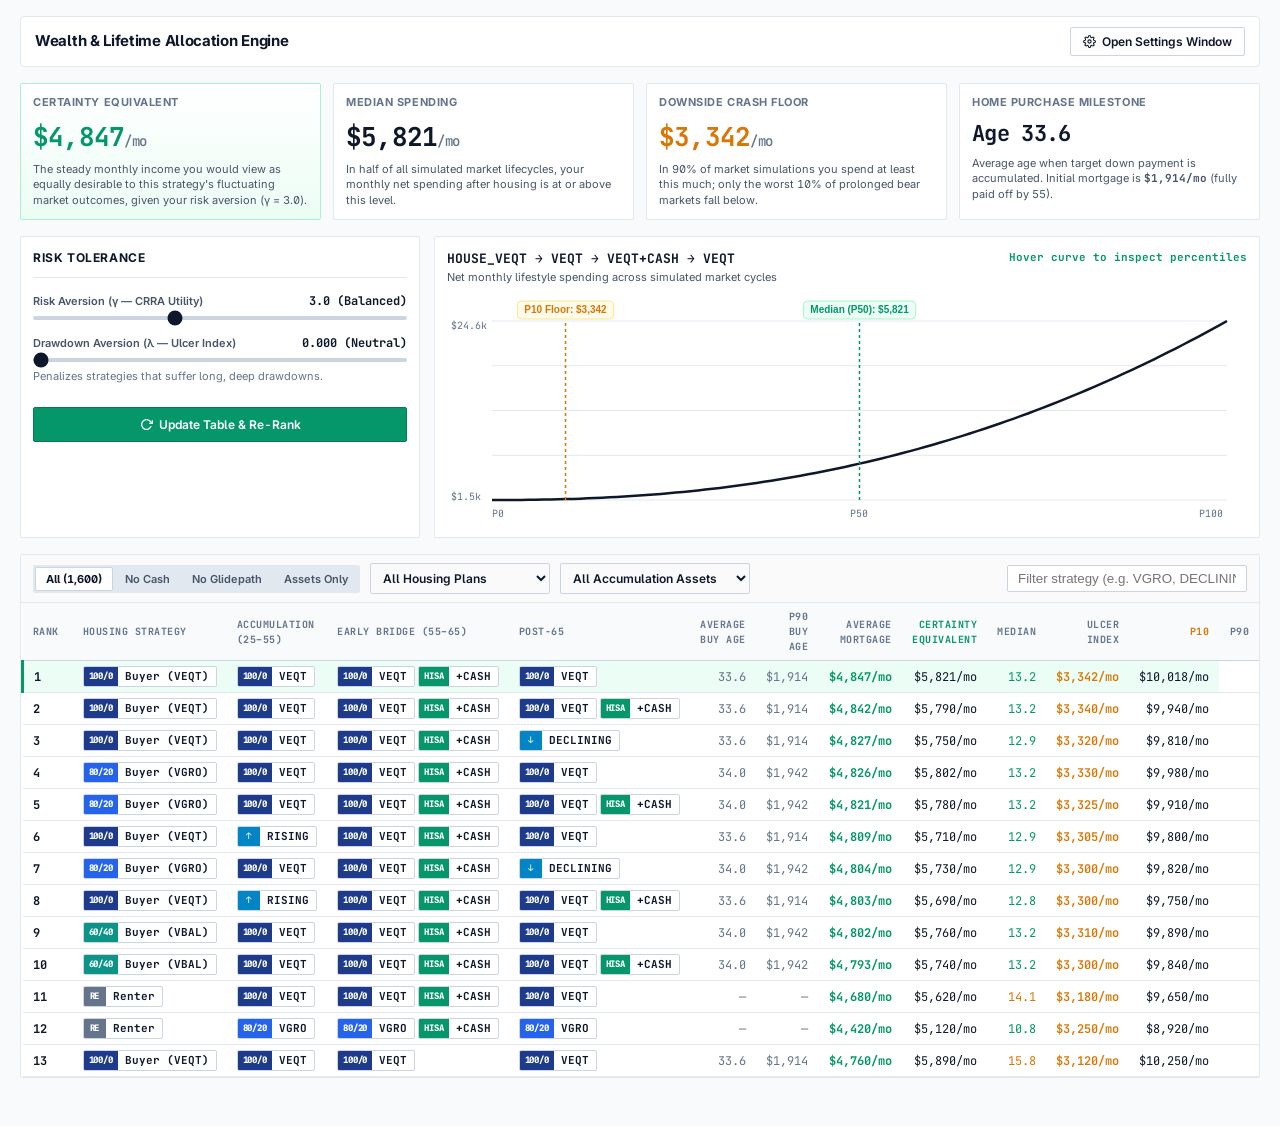
==== commit cee50f3a: "Institutional typography and denser UI geometry" ====
--- a/template_readonly.html
+++ b/template_readonly.html
@@ -6,7 +6,7 @@
 <title>Wealth &amp; Lifetime Allocation Engine</title>
 <link rel="preconnect" href="https://fonts.googleapis.com">
 <link rel="preconnect" href="https://fonts.gstatic.com" crossorigin>
-<link href="https://fonts.googleapis.com/css2?family=Plus+Jakarta+Sans:wght@400;500;600;700;800&family=JetBrains+Mono:wght@400;500;600;700&display=swap" rel="stylesheet">
+<link href="https://fonts.googleapis.com/css2?family=Inter:wght@400;500;600;700;800&family=JetBrains+Mono:wght@400;500;600;700&display=swap" rel="stylesheet">
 
 <style>
 :root {
@@ -37,11 +37,11 @@
   --shadow-sm: 0 1px 3px 0 rgba(0, 0, 0, 0.04), 0 1px 2px -1px rgba(0, 0, 0, 0.04);
   --shadow-md: 0 4px 6px -1px rgba(0, 0, 0, 0.05), 0 2px 4px -2px rgba(0, 0, 0, 0.05);
 
-  --font-sans: 'Plus Jakarta Sans', -apple-system, BlinkMacSystemFont, 'Segoe UI', Roboto, sans-serif;
+  --font-sans: 'Inter', -apple-system, BlinkMacSystemFont, 'Segoe UI', Roboto, sans-serif;
   --font-mono: 'JetBrains Mono', 'SF Mono', Consolas, monospace;
 }
 
-* { box-sizing: border-box; margin: 0; padding: 0; }
+* { box-sizing: border-box; margin: 0; padding: 0; font-feature-settings: "tnum" 1, "cv05" 1, "zero" 1; } /* Tabular numbers & slashed zero */
 body {
   background-color: var(--bg-app);
   color: var(--text-primary);
@@ -77,12 +77,11 @@
 .header-bar {
   background: var(--bg-card);
   border: 1px solid var(--border-subtle);
-  border-radius: 12px;
-  padding: 14px 20px;
+  border-radius: 4px;
+  padding: 10px 14px;
   display: flex;
   justify-content: space-between;
   align-items: center;
-  box-shadow: var(--shadow-sm);
   flex-wrap: wrap;
   gap: 12px;
 }
@@ -93,8 +92,8 @@
 
 button, .btn {
   font-family: var(--font-sans); cursor: pointer; border: 0;
-  border-radius: 8px; font-weight: 600; font-size: 12px;
-  padding: 8px 16px; transition: all 0.15s ease;
+  border-radius: 2px; font-weight: 600; font-size: 12px;
+  padding: 6px 12px; transition: all 0.15s ease;
   display: inline-flex; align-items: center; justify-content: center; gap: 6px;
   user-select: none;
 }
@@ -121,7 +120,7 @@
 }
 .kpi-card {
   background: var(--bg-card); border: 1px solid var(--border-subtle);
-  border-radius: 10px; padding: 16px 18px; box-shadow: var(--shadow-sm);
+  border-radius: 2px; padding: 10px 12px;
   display: flex; flex-direction: column; gap: 6px;
 }
 .kpi-card.featured {
@@ -141,7 +140,7 @@
 
 .card {
   background: var(--bg-card); border: 1px solid var(--border-subtle);
-  border-radius: 10px; padding: 18px; box-shadow: var(--shadow-sm);
+  border-radius: 2px; padding: 12px;
   display: flex; flex-direction: column; gap: 14px;
 }
 .card-header {
@@ -166,13 +165,12 @@
 .field-label { font-size: 11px; font-weight: 600; color: var(--text-secondary); }
 .input-affix-wrap {
   display: flex; align-items: center; background: #ffffff;
-  border: 1px solid var(--border-medium); border-radius: 6px;
-  overflow: hidden; transition: border-color 0.15s, box-shadow 0.15s;
+  border: 1px solid var(--border-medium); border-radius: 2px;
+  overflow: hidden; transition: border-color 0.15s;
   width: 100%;
 }
 .input-affix-wrap:focus-within {
   border-color: var(--brand-navy);
-  box-shadow: 0 0 0 2px rgba(15, 23, 42, 0.08);
 }
 .affix {
   padding: 7px 11px; font-size: 11px; font-weight: 600; color: var(--text-muted);
@@ -189,14 +187,14 @@
   color: var(--text-primary); background: transparent;
 }
 select.form-input {
-  font-family: var(--font-sans); cursor: pointer; padding: 7px 8px;
-  border: 1px solid var(--border-medium); border-radius: 6px;
+  font-family: var(--font-sans); cursor: pointer; padding: 6px 8px;
+  border: 1px solid var(--border-medium); border-radius: 2px;
 }
 
 /* Chart Card */
 .chart-box {
   background: var(--bg-card); border: 1px solid var(--border-subtle);
-  border-radius: 10px; padding: 18px; box-shadow: var(--shadow-sm);
+  border-radius: 2px; padding: 12px;
   display: flex; flex-direction: column; gap: 10px; min-width: 0;
 }
 .chart-top { display: flex; justify-content: space-between; align-items: flex-start; flex-wrap: wrap; gap: 8px; }
@@ -208,28 +206,28 @@
 /* Table Leaderboard */
 .table-card {
   background: var(--bg-card); border: 1px solid var(--border-subtle);
-  border-radius: 10px; box-shadow: var(--shadow-sm); overflow: hidden;
+  border-radius: 2px; overflow: hidden;
   display: flex; flex-direction: column;
 }
 .table-toolbar {
-  padding: 12px 18px; border-bottom: 1px solid var(--border-subtle);
+  padding: 8px 12px; border-bottom: 1px solid var(--border-subtle);
   background: #fafafa; display: flex; justify-content: space-between;
   align-items: center; flex-wrap: wrap; gap: 10px;
 }
 .segmented-pills {
-  display: inline-flex; background: #e2e8f0; padding: 2px; border-radius: 6px; gap: 2px;
+  display: inline-flex; background: #e2e8f0; padding: 2px; border-radius: 2px; gap: 2px;
 }
 .seg-pill {
-  background: none; border: 0; padding: 6px 14px; font-size: 11px; font-weight: 600;
-  color: var(--text-secondary); border-radius: 5px;
-}
-.seg-pill.active { background: #ffffff; color: var(--text-primary); box-shadow: var(--shadow-sm); font-weight: 700; }
+  background: none; border: 0; padding: 4px 10px; font-size: 11px; font-weight: 600;
+  color: var(--text-secondary); border-radius: 2px;
+}
+.seg-pill.active { background: #ffffff; color: var(--text-primary); border: 1px solid var(--border-medium); font-weight: 700; }
 
 .table-wrap { overflow-x: auto; max-height: 540px; }
 table { width: 100%; border-collapse: collapse; text-align: left; font-size: 12px; min-width: 1140px; }
 thead { position: sticky; top: 0; z-index: 2; background: #f8fafc; border-bottom: 1px solid var(--border-medium); }
 th {
-  padding: 10px 12px; font-size: 10px; font-weight: 700; text-transform: uppercase;
+  padding: 6px 10px; font-size: 10px; font-weight: 700; text-transform: uppercase;
   letter-spacing: 0.05em; color: var(--text-muted); cursor: pointer; user-select: none;
   font-family: var(--font-mono);
 }
@@ -243,7 +241,7 @@
 tbody tr.v-spacer { border: 0; cursor: default; transition: none; }
 tbody tr:hover { background: #f8fafc; }
 tbody tr.selected-row { background: var(--brand-green-bg); border-left: 3px solid var(--brand-green); }
-td { padding: 10px 12px; vertical-align: middle; white-space: nowrap; }
+td { padding: 5px 10px; vertical-align: middle; white-space: nowrap; }
 
 .mono { font-family: var(--font-mono); }
 :root {
@@ -264,11 +262,10 @@
   align-items: stretch;   /* chip stretches the full badge height */
   background: #ffffff;
   border: 1px solid #cbd5e1;
-  border-radius: 5px;
+  border-radius: 2px;
   overflow: hidden;       /* seamless edge-to-edge clipping */
   font-family: var(--font-mono);
   vertical-align: middle;
-  box-shadow: 0 1px 2px rgba(0, 0, 0, 0.03);
   line-height: 1;
 }
 .badge-chip {
@@ -310,8 +307,7 @@
   display: none;
   background: var(--bg-card);
   border: 1px solid var(--border-subtle);
-  border-radius: 12px;
-  box-shadow: var(--shadow-md);
+  border-radius: 4px;
   height: calc(100vh - 32px);
   position: sticky;
   top: 16px;
@@ -323,7 +319,7 @@
 }
 
 .panel-titlebar {
-  padding: 14px 18px;
+  padding: 10px 14px;
   border-bottom: 1px solid var(--border-subtle);
   display: flex;
   justify-content: space-between;
@@ -346,16 +342,16 @@
 .cat-btn {
   background: transparent; border: 1px solid transparent;
   padding: 6px 4px; font-size: 11px; font-weight: 600;
-  color: var(--text-secondary); border-radius: 6px;
+  color: var(--text-secondary); border-radius: 2px;
   text-align: center; white-space: normal; line-height: 1.2;
 }
 .cat-btn.active {
   background: #ffffff; color: var(--brand-navy); font-weight: 700;
-  border-color: var(--border-medium); box-shadow: var(--shadow-sm);
+  border-color: var(--border-medium);
 }
 
 .settings-body {
-  padding: 18px; overflow-y: auto; flex: 1; display: flex; flex-direction: column; gap: 16px;
+  padding: 12px; overflow-y: auto; flex: 1; display: flex; flex-direction: column; gap: 14px;
 }
 .tab-section { display: none; flex-direction: column; gap: 12px; }
 .tab-section.active { display: flex; }
@@ -366,8 +362,8 @@
 .sim-runner-box {
   background: var(--bg-subtle);
   border: 1px solid var(--border-subtle);
-  border-radius: 8px;
-  padding: 12px 14px;
+  border-radius: 2px;
+  padding: 10px 12px;
   display: flex;
   flex-direction: column;
   gap: 8px;
@@ -521,7 +517,7 @@
           </select>
         </div>
 
-        <input type="text" id="table-search" placeholder="Filter strategy (e.g. VGRO, DECLINING)..." style="width:240px; padding:6px 10px; border:1px solid var(--border-medium); border-radius:6px;">
+        <input type="text" id="table-search" placeholder="Filter strategy (e.g. VGRO, DECLINING)..." style="width:240px; padding:5px 10px; border:1px solid var(--border-medium); border-radius:2px;">
       </div>
 
       <div class="table-wrap">
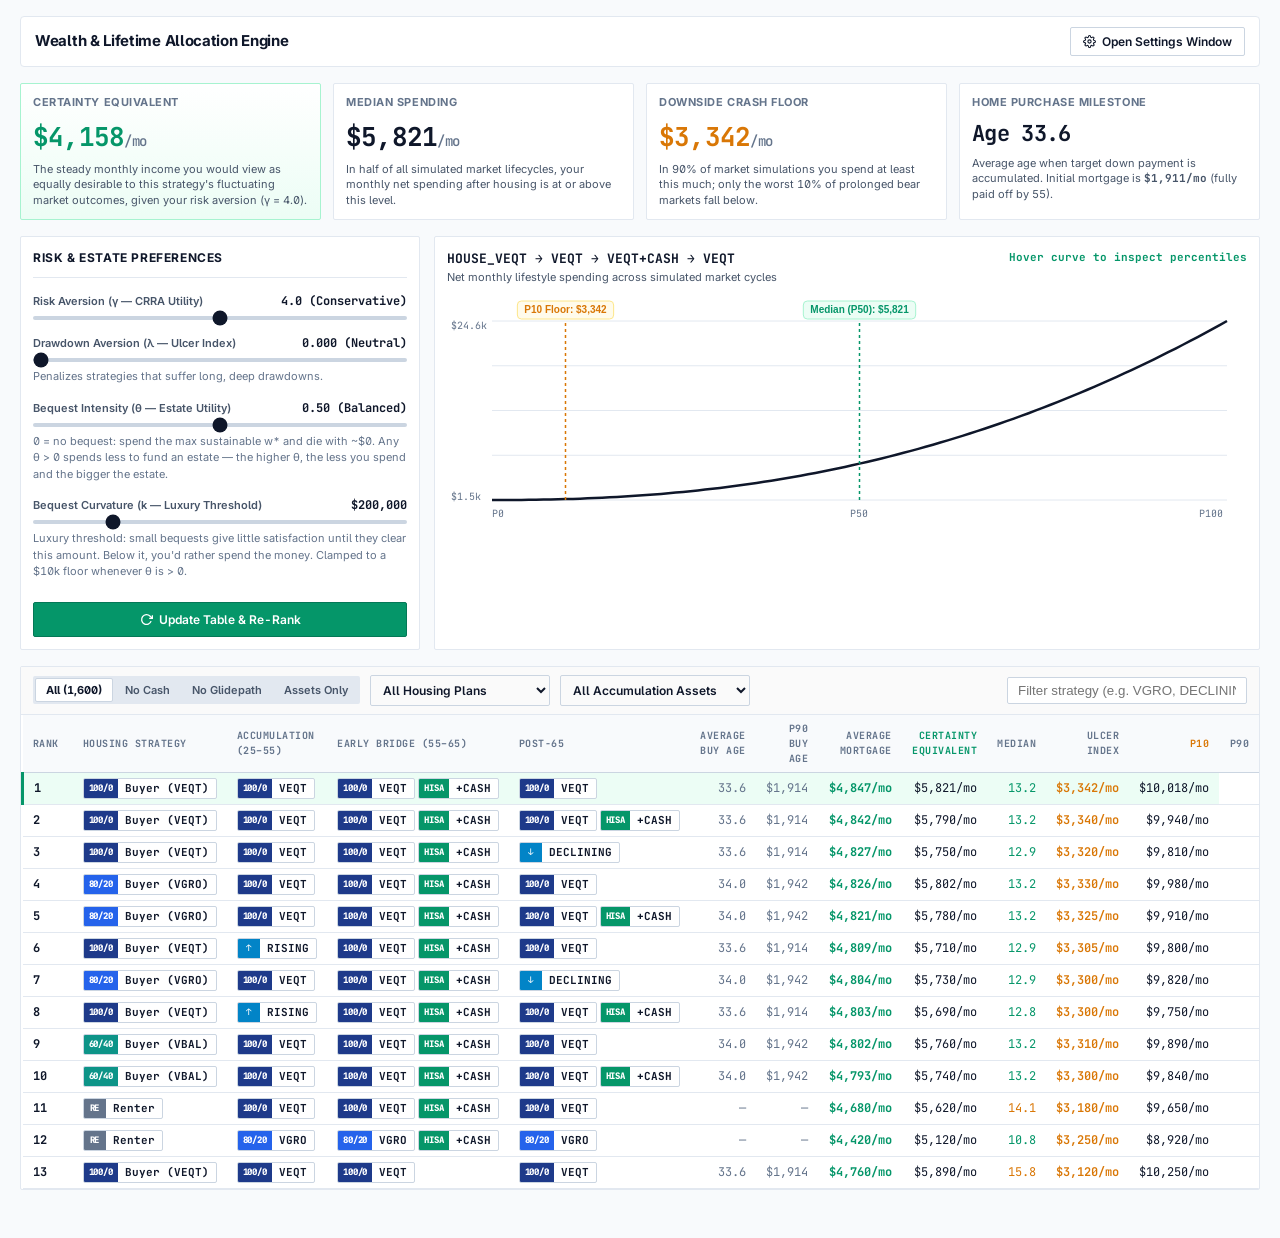
==== commit 37b4d30a: "Add bequest preferences with the De Nardi–French–Jones (2010) constants used by Beyond the Status Qu" ====
--- a/template_readonly.html
+++ b/template_readonly.html
@@ -412,8 +412,8 @@
     <section class="kpi-row">
       <div class="kpi-card featured">
         <span class="kpi-label">Certainty Equivalent</span>
-        <div class="kpi-num green" id="kpi-ce">$4,847<span style="font-size:14px; font-weight:500; color:var(--text-muted)">/mo</span></div>
-        <div class="kpi-subtext" id="kpi-ce-sub">The steady monthly income you would view as equally desirable to this strategy's fluctuating market outcomes, given your risk aversion (&gamma; = 3.0).</div>
+        <div class="kpi-num green" id="kpi-ce">$4,158<span style="font-size:14px; font-weight:500; color:var(--text-muted)">/mo</span></div>
+        <div class="kpi-subtext" id="kpi-ce-sub">The steady monthly income you would view as equally desirable to this strategy's fluctuating market outcomes, given your risk aversion (&gamma; = 4.0).</div>
       </div>
 
       <div class="kpi-card">
@@ -431,25 +431,25 @@
       <div class="kpi-card">
         <span class="kpi-label">Home Purchase Milestone</span>
         <div class="kpi-num" style="font-size:22px" id="kpi-buy-age">Age 33.6</div>
-        <div class="kpi-subtext" id="kpi-buy-sub">Average age when target down payment is accumulated. Initial mortgage is <b class="mono" id="kpi-mortgage">$1,914/mo</b> (fully paid off by 55).</div>
+        <div class="kpi-subtext" id="kpi-buy-sub">Average age when target down payment is accumulated. Initial mortgage is <b class="mono" id="kpi-mortgage">$1,911/mo</b> (fully paid off by 55).</div>
       </div>
     </section>
 
     <!-- WORKSPACE: DIALS + CANVAS S-CURVE -->
     <div class="workspace-grid">
       
-      <!-- RISK TOLERANCE PANEL -->
+      <!-- RISK & ESTATE PREFERENCES PANEL -->
       <div class="card">
         <div class="card-header">
-          <span class="card-title">Risk Tolerance</span>
+          <span class="card-title">Risk &amp; Estate Preferences</span>
         </div>
 
         <div class="control-group">
           <div class="control-top">
             <span class="control-label">Risk Aversion (&gamma; &mdash; CRRA Utility)</span>
-            <span class="control-value" id="val-gamma">3.0 (Balanced)</span>
-          </div>
-          <input type="range" id="slider-gamma" min="0" max="8" step="0.5" value="3.0">
+            <span class="control-value" id="val-gamma">4.0 (Conservative)</span>
+          </div>
+          <input type="range" id="slider-gamma" min="0" max="8" step="0.5" value="4.0">
         </div>
 
         <div class="control-group">
@@ -459,6 +459,24 @@
           </div>
           <input type="range" id="slider-lambda" min="0" max="0.03" step="0.005" value="0.000">
           <span style="font-size:11px; color:var(--text-muted)">Penalizes strategies that suffer long, deep drawdowns.</span>
+        </div>
+
+        <div class="control-group">
+          <div class="control-top">
+            <span class="control-label">Bequest Intensity (&theta; &mdash; Estate Utility)</span>
+            <span class="control-value" id="val-theta">0.50 (Balanced)</span>
+          </div>
+          <input type="range" id="slider-theta" min="0" max="1" step="0.01" value="0.5">
+          <span style="font-size:11px; color:var(--text-muted)">0 = no bequest: spend the max sustainable w* and die with ~$0. Any &theta; &gt; 0 spends less to fund an estate &mdash; the higher &theta;, the less you spend and the bigger the estate.</span>
+        </div>
+
+        <div class="control-group">
+          <div class="control-top">
+            <span class="control-label">Bequest Curvature (k &mdash; Luxury Threshold)</span>
+            <span class="control-value" id="val-k">$200,000</span>
+          </div>
+          <input type="range" id="slider-k" min="0" max="1000000" step="25000" value="200000">
+          <span style="font-size:11px; color:var(--text-muted)">Luxury threshold: small bequests give little satisfaction until they clear this amount. Below it, you'd rather spend the money. Clamped to a $10k floor whenever &theta; is &gt; 0.</span>
         </div>
 
         <button class="btn btn-green" id="btn-update-table" style="width:100%; margin-top:8px; padding:9px 16px;">
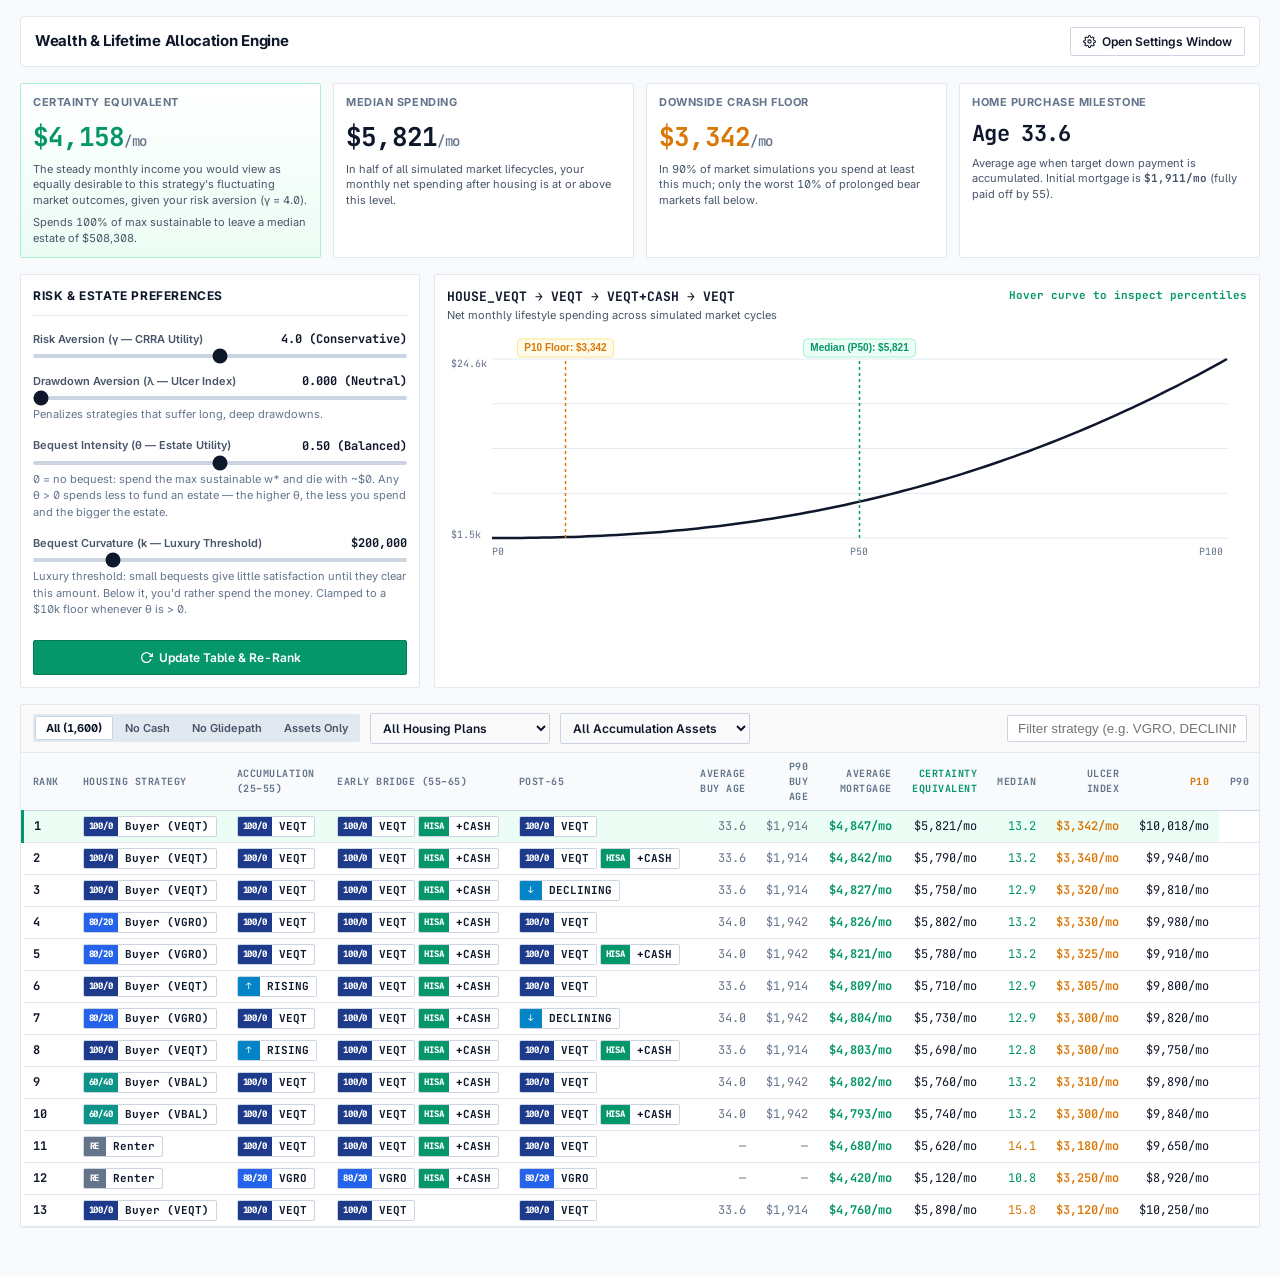
==== commit c3700c98: "Refine bequest spending fraction via interpolation and surface it in the CE KPI The JS re-rank now r" ====
--- a/template_readonly.html
+++ b/template_readonly.html
@@ -414,6 +414,7 @@
         <span class="kpi-label">Certainty Equivalent</span>
         <div class="kpi-num green" id="kpi-ce">$4,158<span style="font-size:14px; font-weight:500; color:var(--text-muted)">/mo</span></div>
         <div class="kpi-subtext" id="kpi-ce-sub">The steady monthly income you would view as equally desirable to this strategy's fluctuating market outcomes, given your risk aversion (&gamma; = 4.0).</div>
+        <div class="kpi-subtext" id="kpi-bequest">Spends 100% of max sustainable to leave a median estate of $508,308.</div>
       </div>
 
       <div class="kpi-card">
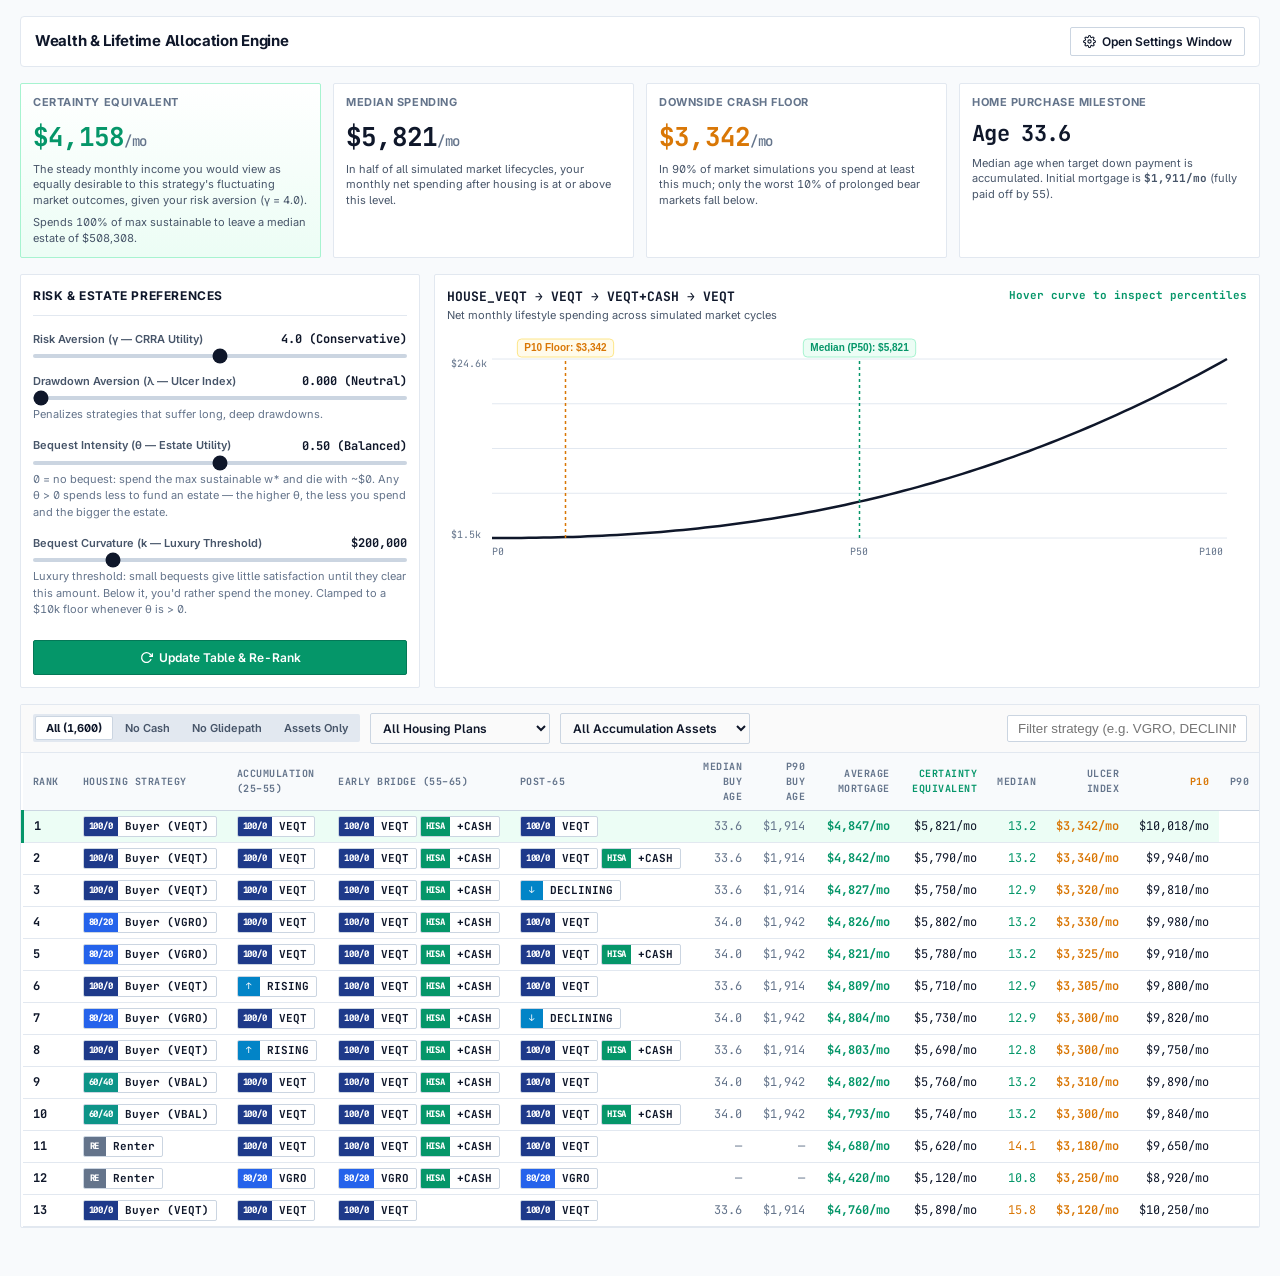
==== commit 13a75bcf: "Fix engine readback, QPP penalty, CPI tail, JS edge bugs Fix engine multi-batch readback (house/UI p" ====
--- a/template_readonly.html
+++ b/template_readonly.html
@@ -432,7 +432,7 @@
       <div class="kpi-card">
         <span class="kpi-label">Home Purchase Milestone</span>
         <div class="kpi-num" style="font-size:22px" id="kpi-buy-age">Age 33.6</div>
-        <div class="kpi-subtext" id="kpi-buy-sub">Average age when target down payment is accumulated. Initial mortgage is <b class="mono" id="kpi-mortgage">$1,911/mo</b> (fully paid off by 55).</div>
+        <div class="kpi-subtext" id="kpi-buy-sub">Median age when target down payment is accumulated. Initial mortgage is <b class="mono" id="kpi-mortgage">$1,911/mo</b> (fully paid off by 55).</div>
       </div>
     </section>
 
@@ -548,7 +548,7 @@
               <th class="sortable" id="th-accum" data-col="accum">Accumulation (25–55)</th>
               <th class="sortable" id="th-bridge" data-col="bridge">Early Bridge (55–65)</th>
               <th class="sortable" id="th-post" data-col="post">Post-65</th>
-              <th class="right sortable" data-col="buyAge">Average Buy Age</th>
+              <th class="right sortable" data-col="buyAge">Median Buy Age</th>
               <th class="right sortable" data-col="p90BuyAge">P90 Buy Age</th>
               <th class="right sortable" data-col="mortgage">Average Mortgage</th>
               <th class="right sortable" style="color:var(--brand-green)" data-col="ce">Certainty Equivalent</th>
@@ -1227,7 +1227,7 @@
   document.getElementById("th-post").textContent = `Post-${pensionAge}`;
 
   // Dynamic Milestone Subtext
-  document.getElementById("kpi-buy-sub").innerHTML = `Average age when target down payment is accumulated. Initial mortgage is <b class="mono" id="kpi-mortgage">$1,914/mo</b> (fully paid off by ${retirementAge}).`;
+  document.getElementById("kpi-buy-sub").innerHTML = `Median age when target down payment is accumulated. Initial mortgage is <b class="mono" id="kpi-mortgage">$1,914/mo</b> (fully paid off by ${retirementAge}).`;
 
   const btn = document.getElementById("btn-run-sim");
   btn.innerHTML = `Simulating...`;
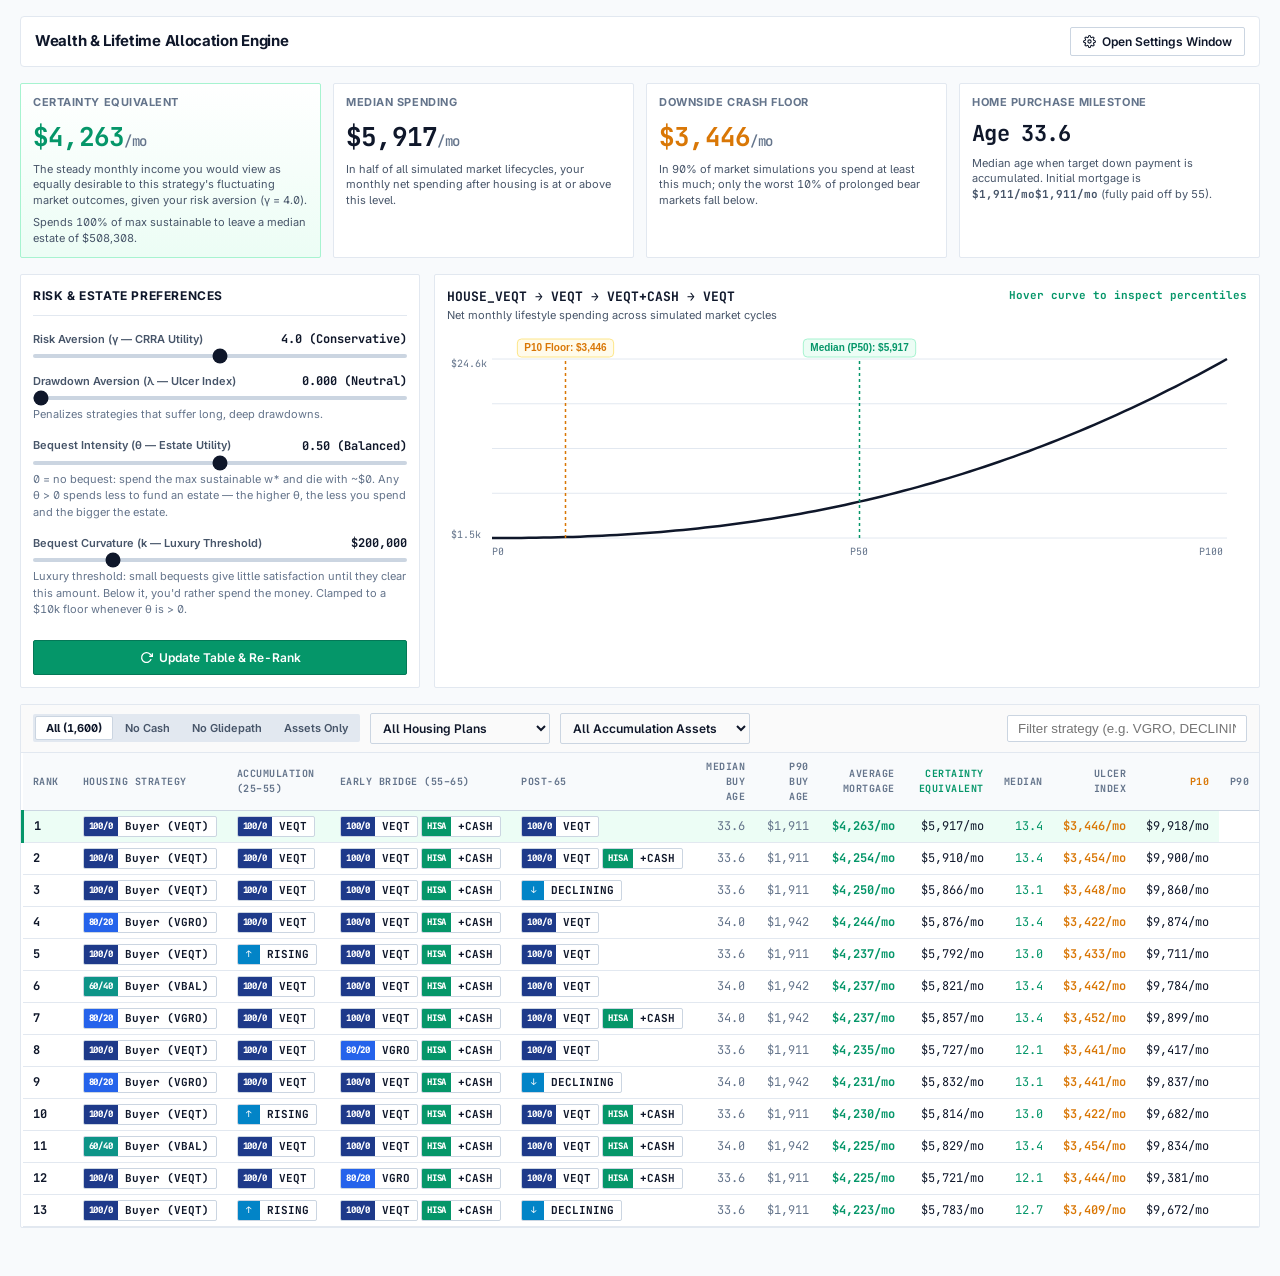
==== commit 90575999: "Default to low-discrepancy market sampling, via a compact embedded Sobol table; refresh first-load p" ====
--- a/template_readonly.html
+++ b/template_readonly.html
@@ -412,27 +412,27 @@
     <section class="kpi-row">
       <div class="kpi-card featured">
         <span class="kpi-label">Certainty Equivalent</span>
-        <div class="kpi-num green" id="kpi-ce">$4,158<span style="font-size:14px; font-weight:500; color:var(--text-muted)">/mo</span></div>
+        <div class="kpi-num green" id="kpi-ce">$4,263<span style="font-size:14px; font-weight:500; color:var(--text-muted)">/mo</span></div>
         <div class="kpi-subtext" id="kpi-ce-sub">The steady monthly income you would view as equally desirable to this strategy's fluctuating market outcomes, given your risk aversion (&gamma; = 4.0).</div>
         <div class="kpi-subtext" id="kpi-bequest">Spends 100% of max sustainable to leave a median estate of $508,308.</div>
       </div>
 
       <div class="kpi-card">
         <span class="kpi-label">Median Spending</span>
-        <div class="kpi-num" id="kpi-median">$5,821<span style="font-size:14px; font-weight:500; color:var(--text-muted)">/mo</span></div>
+        <div class="kpi-num" id="kpi-median">$5,917<span style="font-size:14px; font-weight:500; color:var(--text-muted)">/mo</span></div>
         <div class="kpi-subtext">In half of all simulated market lifecycles, your monthly net spending after housing is at or above this level.</div>
       </div>
 
       <div class="kpi-card">
         <span class="kpi-label">Downside Crash Floor</span>
-        <div class="kpi-num amber" id="kpi-floor">$3,342<span style="font-size:14px; font-weight:500; color:var(--text-muted)">/mo</span></div>
+        <div class="kpi-num amber" id="kpi-floor">$3,446<span style="font-size:14px; font-weight:500; color:var(--text-muted)">/mo</span></div>
         <div class="kpi-subtext">In 90% of market simulations you spend at least this much; only the worst 10% of prolonged bear markets fall below.</div>
       </div>
 
       <div class="kpi-card">
         <span class="kpi-label">Home Purchase Milestone</span>
         <div class="kpi-num" style="font-size:22px" id="kpi-buy-age">Age 33.6</div>
-        <div class="kpi-subtext" id="kpi-buy-sub">Median age when target down payment is accumulated. Initial mortgage is <b class="mono" id="kpi-mortgage">$1,911/mo</b> (fully paid off by 55).</div>
+        <div class="kpi-subtext" id="kpi-buy-sub">Median age when target down payment is accumulated. Initial mortgage is <b class="mono" id="kpi-mortgage">$1,911/mo$1,911/mo</b> (fully paid off by 55).</div>
       </div>
     </section>
 
@@ -901,19 +901,19 @@
 <script>
 // Mock Quantitative Dataset
 const DATASET = [
-  { rank: 1, name: "HOUSE_VEQT_VEQT_VEQT+CASH_VEQT", house: "HOUSE_VEQT", accum: "VEQT", bridge: "VEQT+CASH", post: "VEQT", buyAge: 33.6, mortgage: 1914, ce: 4847, median: 5821, floor: 3342, p90: 10018, ui: 13.2, hasCash: true, hasGlide: false },
-  { rank: 2, name: "HOUSE_VEQT_VEQT_VEQT+CASH_VEQT+CASH", house: "HOUSE_VEQT", accum: "VEQT", bridge: "VEQT+CASH", post: "VEQT+CASH", buyAge: 33.6, mortgage: 1914, ce: 4842, median: 5790, floor: 3340, p90: 9940, ui: 13.2, hasCash: true, hasGlide: false },
-  { rank: 3, name: "HOUSE_VEQT_VEQT_VEQT+CASH_DECLINING", house: "HOUSE_VEQT", accum: "VEQT", bridge: "VEQT+CASH", post: "DECLINING", buyAge: 33.6, mortgage: 1914, ce: 4827, median: 5750, floor: 3320, p90: 9810, ui: 12.9, hasCash: true, hasGlide: true },
-  { rank: 4, name: "HOUSE_VGRO_VEQT_VEQT+CASH_VEQT", house: "HOUSE_VGRO", accum: "VEQT", bridge: "VEQT+CASH", post: "VEQT", buyAge: 34.0, mortgage: 1942, ce: 4826, median: 5802, floor: 3330, p90: 9980, ui: 13.2, hasCash: true, isBuyer: true },
-  { rank: 5, name: "HOUSE_VGRO_VEQT_VEQT+CASH_VEQT+CASH", house: "HOUSE_VGRO", accum: "VEQT", bridge: "VEQT+CASH", post: "VEQT+CASH", buyAge: 34.0, mortgage: 1942, ce: 4821, median: 5780, floor: 3325, p90: 9910, ui: 13.2, hasCash: true, isBuyer: true },
-  { rank: 6, name: "HOUSE_VEQT_RISING_VEQT+CASH_VEQT", house: "HOUSE_VEQT", accum: "RISING", bridge: "VEQT+CASH", post: "VEQT", buyAge: 33.6, mortgage: 1914, ce: 4809, median: 5710, floor: 3305, p90: 9800, ui: 12.9, hasCash: true, hasGlide: true },
-  { rank: 7, name: "HOUSE_VGRO_VEQT_VEQT+CASH_DECLINING", house: "HOUSE_VGRO", accum: "VEQT", bridge: "VEQT+CASH", post: "DECLINING", buyAge: 34.0, mortgage: 1942, ce: 4804, median: 5730, floor: 3300, p90: 9820, ui: 12.9, hasCash: true, hasGlide: true },
-  { rank: 8, name: "HOUSE_VEQT_RISING_VEQT+CASH_VEQT+CASH", house: "HOUSE_VEQT", accum: "RISING", bridge: "VEQT+CASH", post: "VEQT+CASH", buyAge: 33.6, mortgage: 1914, ce: 4803, median: 5690, floor: 3300, p90: 9750, ui: 12.8, hasCash: true, hasGlide: true },
-  { rank: 9, name: "HOUSE_VBAL_VEQT_VEQT+CASH_VEQT", house: "HOUSE_VBAL", accum: "VEQT", bridge: "VEQT+CASH", post: "VEQT", buyAge: 34.0, mortgage: 1942, ce: 4802, median: 5760, floor: 3310, p90: 9890, ui: 13.2, hasCash: true, hasGlide: false },
-  { rank: 10, name: "HOUSE_VBAL_VEQT_VEQT+CASH_VEQT+CASH", house: "HOUSE_VBAL", accum: "VEQT", bridge: "VEQT+CASH", post: "VEQT+CASH", buyAge: 34.0, mortgage: 1942, ce: 4793, median: 5740, floor: 3300, p90: 9840, ui: 13.2, hasCash: true, hasGlide: false },
-  { rank: 11, name: "HOUSE_NONE_VEQT_VEQT+CASH_VEQT", house: "HOUSE_NONE", accum: "VEQT", bridge: "VEQT+CASH", post: "VEQT", buyAge: null, mortgage: null, ce: 4680, median: 5620, floor: 3180, p90: 9650, ui: 14.1, hasCash: true, hasGlide: false },
-  { rank: 12, name: "HOUSE_NONE_VGRO_VGRO+CASH_VGRO", house: "HOUSE_NONE", accum: "VGRO", bridge: "VGRO+CASH", post: "VGRO", buyAge: null, mortgage: null, ce: 4420, median: 5120, floor: 3250, p90: 8920, ui: 10.8, hasCash: true, hasGlide: false },
-  { rank: 13, name: "HOUSE_VEQT_VEQT_VEQT_VEQT", house: "HOUSE_VEQT", accum: "VEQT", bridge: "VEQT", post: "VEQT", buyAge: 33.6, mortgage: 1914, ce: 4760, median: 5890, floor: 3120, p90: 10250, ui: 15.8, hasCash: false, hasGlide: false }
+  { rank: 1, name: "HOUSE_VEQT_VEQT_VEQT+CASH_VEQT", house: "HOUSE_VEQT", accum: "VEQT", bridge: "VEQT+CASH", post: "VEQT", buyAge: 33.5833, mortgage: 1911.3, ce: 4263.25, median: 5916.6, floor: 3445.7, p90: 9918.4, ui: 13.3966, hasCash: true, hasGlide: false, isBuyer: true },
+  { rank: 2, name: "HOUSE_VEQT_VEQT_VEQT+CASH_VEQT+CASH", house: "HOUSE_VEQT", accum: "VEQT", bridge: "VEQT+CASH", post: "VEQT+CASH", buyAge: 33.5833, mortgage: 1911.3, ce: 4254.27, median: 5909.6, floor: 3454.1, p90: 9899.5, ui: 13.3675, hasCash: true, hasGlide: false, isBuyer: true },
+  { rank: 3, name: "HOUSE_VEQT_VEQT_VEQT+CASH_DECLINING", house: "HOUSE_VEQT", accum: "VEQT", bridge: "VEQT+CASH", post: "DECLINING", buyAge: 33.5833, mortgage: 1911.3, ce: 4249.92, median: 5865.5, floor: 3448.4, p90: 9860.1, ui: 13.0919, hasCash: true, hasGlide: true, isBuyer: true },
+  { rank: 4, name: "HOUSE_VGRO_VEQT_VEQT+CASH_VEQT", house: "HOUSE_VGRO", accum: "VEQT", bridge: "VEQT+CASH", post: "VEQT", buyAge: 34, mortgage: 1941.76, ce: 4244.47, median: 5876.3, floor: 3421.9, p90: 9874.4, ui: 13.4011, hasCash: true, hasGlide: false, isBuyer: true },
+  { rank: 5, name: "HOUSE_VEQT_RISING_VEQT+CASH_VEQT", house: "HOUSE_VEQT", accum: "RISING", bridge: "VEQT+CASH", post: "VEQT", buyAge: 33.5833, mortgage: 1911.3, ce: 4237.24, median: 5791.6, floor: 3433.4, p90: 9711.2, ui: 13.0493, hasCash: true, hasGlide: true, isBuyer: true },
+  { rank: 6, name: "HOUSE_VBAL_VEQT_VEQT+CASH_VEQT", house: "HOUSE_VBAL", accum: "VEQT", bridge: "VEQT+CASH", post: "VEQT", buyAge: 34, mortgage: 1941.76, ce: 4236.77, median: 5821.2, floor: 3441.8, p90: 9784.4, ui: 13.3961, hasCash: true, hasGlide: false, isBuyer: true },
+  { rank: 7, name: "HOUSE_VGRO_VEQT_VEQT+CASH_VEQT+CASH", house: "HOUSE_VGRO", accum: "VEQT", bridge: "VEQT+CASH", post: "VEQT+CASH", buyAge: 34, mortgage: 1941.76, ce: 4236.75, median: 5856.6, floor: 3451.6, p90: 9899.2, ui: 13.3663, hasCash: true, hasGlide: false, isBuyer: true },
+  { rank: 8, name: "HOUSE_VEQT_VEQT_VGRO+CASH_VEQT", house: "HOUSE_VEQT", accum: "VEQT", bridge: "VGRO+CASH", post: "VEQT", buyAge: 33.5833, mortgage: 1911.3, ce: 4234.65, median: 5726.9, floor: 3440.6, p90: 9417.4, ui: 12.0935, hasCash: true, hasGlide: false, isBuyer: true },
+  { rank: 9, name: "HOUSE_VGRO_VEQT_VEQT+CASH_DECLINING", house: "HOUSE_VGRO", accum: "VEQT", bridge: "VEQT+CASH", post: "DECLINING", buyAge: 34, mortgage: 1941.76, ce: 4230.86, median: 5832.4, floor: 3440.9, p90: 9837.1, ui: 13.0961, hasCash: true, hasGlide: true, isBuyer: true },
+  { rank: 10, name: "HOUSE_VEQT_RISING_VEQT+CASH_VEQT+CASH", house: "HOUSE_VEQT", accum: "RISING", bridge: "VEQT+CASH", post: "VEQT+CASH", buyAge: 33.5833, mortgage: 1911.3, ce: 4229.98, median: 5813.7, floor: 3421.6, p90: 9681.9, ui: 13.0199, hasCash: true, hasGlide: true, isBuyer: true },
+  { rank: 11, name: "HOUSE_VBAL_VEQT_VEQT+CASH_VEQT+CASH", house: "HOUSE_VBAL", accum: "VEQT", bridge: "VEQT+CASH", post: "VEQT+CASH", buyAge: 34, mortgage: 1941.76, ce: 4225.23, median: 5829.2, floor: 3453.8, p90: 9834.4, ui: 13.3663, hasCash: true, hasGlide: false, isBuyer: true },
+  { rank: 12, name: "HOUSE_VEQT_VEQT_VGRO+CASH_VEQT+CASH", house: "HOUSE_VEQT", accum: "VEQT", bridge: "VGRO+CASH", post: "VEQT+CASH", buyAge: 33.5833, mortgage: 1911.3, ce: 4225.04, median: 5720.6, floor: 3444.2, p90: 9381, ui: 12.0544, hasCash: true, hasGlide: false, isBuyer: true },
+  { rank: 13, name: "HOUSE_VEQT_RISING_VEQT+CASH_DECLINING", house: "HOUSE_VEQT", accum: "RISING", bridge: "VEQT+CASH", post: "DECLINING", buyAge: 33.5833, mortgage: 1911.3, ce: 4223.4, median: 5782.7, floor: 3408.7, p90: 9671.6, ui: 12.7446, hasCash: true, hasGlide: true, isBuyer: true },
 ];
 
 let activeStrategy = DATASET[0];
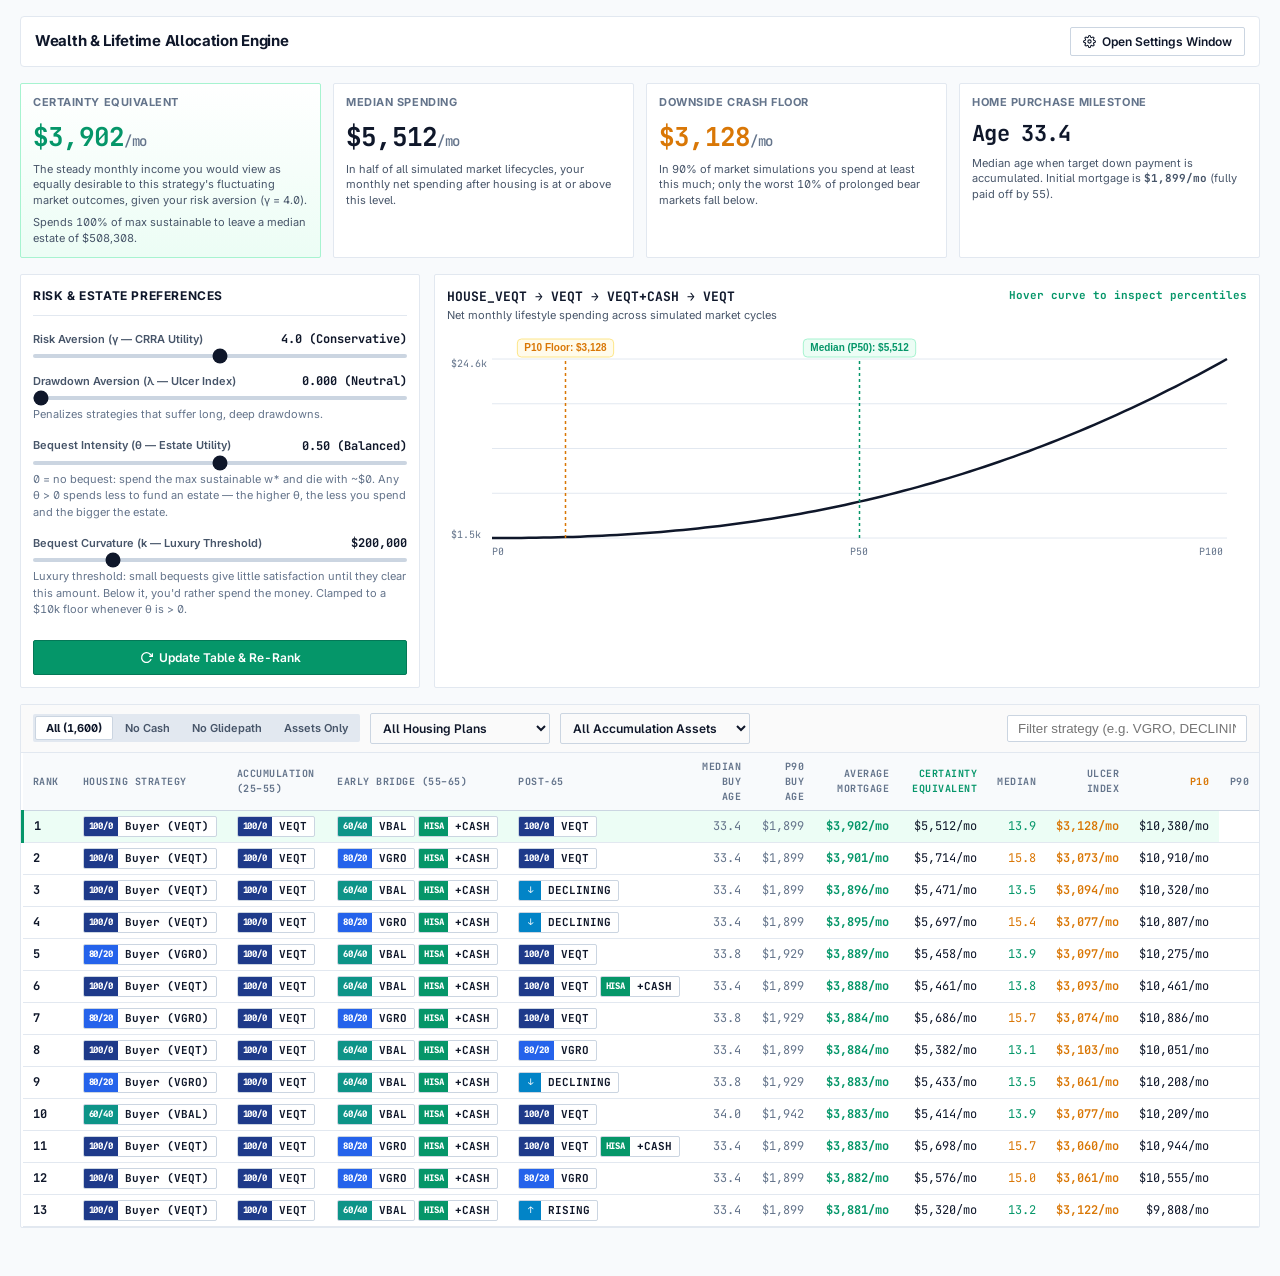
==== commit f3cbe3f7: "Two-state Markov switching return model Replace the single skew-t draw with a two-state Markov switc" ====
--- a/template_readonly.html
+++ b/template_readonly.html
@@ -412,27 +412,27 @@
     <section class="kpi-row">
       <div class="kpi-card featured">
         <span class="kpi-label">Certainty Equivalent</span>
-        <div class="kpi-num green" id="kpi-ce">$4,263<span style="font-size:14px; font-weight:500; color:var(--text-muted)">/mo</span></div>
+        <div class="kpi-num green" id="kpi-ce">$3,902<span style="font-size:14px; font-weight:500; color:var(--text-muted)">/mo</span></div>
         <div class="kpi-subtext" id="kpi-ce-sub">The steady monthly income you would view as equally desirable to this strategy's fluctuating market outcomes, given your risk aversion (&gamma; = 4.0).</div>
         <div class="kpi-subtext" id="kpi-bequest">Spends 100% of max sustainable to leave a median estate of $508,308.</div>
       </div>
 
       <div class="kpi-card">
         <span class="kpi-label">Median Spending</span>
-        <div class="kpi-num" id="kpi-median">$5,917<span style="font-size:14px; font-weight:500; color:var(--text-muted)">/mo</span></div>
+        <div class="kpi-num" id="kpi-median">$5,512<span style="font-size:14px; font-weight:500; color:var(--text-muted)">/mo</span></div>
         <div class="kpi-subtext">In half of all simulated market lifecycles, your monthly net spending after housing is at or above this level.</div>
       </div>
 
       <div class="kpi-card">
         <span class="kpi-label">Downside Crash Floor</span>
-        <div class="kpi-num amber" id="kpi-floor">$3,446<span style="font-size:14px; font-weight:500; color:var(--text-muted)">/mo</span></div>
+        <div class="kpi-num amber" id="kpi-floor">$3,128<span style="font-size:14px; font-weight:500; color:var(--text-muted)">/mo</span></div>
         <div class="kpi-subtext">In 90% of market simulations you spend at least this much; only the worst 10% of prolonged bear markets fall below.</div>
       </div>
 
       <div class="kpi-card">
         <span class="kpi-label">Home Purchase Milestone</span>
-        <div class="kpi-num" style="font-size:22px" id="kpi-buy-age">Age 33.6</div>
-        <div class="kpi-subtext" id="kpi-buy-sub">Median age when target down payment is accumulated. Initial mortgage is <b class="mono" id="kpi-mortgage">$1,911/mo$1,911/mo</b> (fully paid off by 55).</div>
+        <div class="kpi-num" style="font-size:22px" id="kpi-buy-age">Age 33.4</div>
+        <div class="kpi-subtext" id="kpi-buy-sub">Median age when target down payment is accumulated. Initial mortgage is <b class="mono" id="kpi-mortgage">$1,899/mo</b> (fully paid off by 55).</div>
       </div>
     </section>
 
@@ -901,19 +901,19 @@
 <script>
 // Mock Quantitative Dataset
 const DATASET = [
-  { rank: 1, name: "HOUSE_VEQT_VEQT_VEQT+CASH_VEQT", house: "HOUSE_VEQT", accum: "VEQT", bridge: "VEQT+CASH", post: "VEQT", buyAge: 33.5833, mortgage: 1911.3, ce: 4263.25, median: 5916.6, floor: 3445.7, p90: 9918.4, ui: 13.3966, hasCash: true, hasGlide: false, isBuyer: true },
-  { rank: 2, name: "HOUSE_VEQT_VEQT_VEQT+CASH_VEQT+CASH", house: "HOUSE_VEQT", accum: "VEQT", bridge: "VEQT+CASH", post: "VEQT+CASH", buyAge: 33.5833, mortgage: 1911.3, ce: 4254.27, median: 5909.6, floor: 3454.1, p90: 9899.5, ui: 13.3675, hasCash: true, hasGlide: false, isBuyer: true },
-  { rank: 3, name: "HOUSE_VEQT_VEQT_VEQT+CASH_DECLINING", house: "HOUSE_VEQT", accum: "VEQT", bridge: "VEQT+CASH", post: "DECLINING", buyAge: 33.5833, mortgage: 1911.3, ce: 4249.92, median: 5865.5, floor: 3448.4, p90: 9860.1, ui: 13.0919, hasCash: true, hasGlide: true, isBuyer: true },
-  { rank: 4, name: "HOUSE_VGRO_VEQT_VEQT+CASH_VEQT", house: "HOUSE_VGRO", accum: "VEQT", bridge: "VEQT+CASH", post: "VEQT", buyAge: 34, mortgage: 1941.76, ce: 4244.47, median: 5876.3, floor: 3421.9, p90: 9874.4, ui: 13.4011, hasCash: true, hasGlide: false, isBuyer: true },
-  { rank: 5, name: "HOUSE_VEQT_RISING_VEQT+CASH_VEQT", house: "HOUSE_VEQT", accum: "RISING", bridge: "VEQT+CASH", post: "VEQT", buyAge: 33.5833, mortgage: 1911.3, ce: 4237.24, median: 5791.6, floor: 3433.4, p90: 9711.2, ui: 13.0493, hasCash: true, hasGlide: true, isBuyer: true },
-  { rank: 6, name: "HOUSE_VBAL_VEQT_VEQT+CASH_VEQT", house: "HOUSE_VBAL", accum: "VEQT", bridge: "VEQT+CASH", post: "VEQT", buyAge: 34, mortgage: 1941.76, ce: 4236.77, median: 5821.2, floor: 3441.8, p90: 9784.4, ui: 13.3961, hasCash: true, hasGlide: false, isBuyer: true },
-  { rank: 7, name: "HOUSE_VGRO_VEQT_VEQT+CASH_VEQT+CASH", house: "HOUSE_VGRO", accum: "VEQT", bridge: "VEQT+CASH", post: "VEQT+CASH", buyAge: 34, mortgage: 1941.76, ce: 4236.75, median: 5856.6, floor: 3451.6, p90: 9899.2, ui: 13.3663, hasCash: true, hasGlide: false, isBuyer: true },
-  { rank: 8, name: "HOUSE_VEQT_VEQT_VGRO+CASH_VEQT", house: "HOUSE_VEQT", accum: "VEQT", bridge: "VGRO+CASH", post: "VEQT", buyAge: 33.5833, mortgage: 1911.3, ce: 4234.65, median: 5726.9, floor: 3440.6, p90: 9417.4, ui: 12.0935, hasCash: true, hasGlide: false, isBuyer: true },
-  { rank: 9, name: "HOUSE_VGRO_VEQT_VEQT+CASH_DECLINING", house: "HOUSE_VGRO", accum: "VEQT", bridge: "VEQT+CASH", post: "DECLINING", buyAge: 34, mortgage: 1941.76, ce: 4230.86, median: 5832.4, floor: 3440.9, p90: 9837.1, ui: 13.0961, hasCash: true, hasGlide: true, isBuyer: true },
-  { rank: 10, name: "HOUSE_VEQT_RISING_VEQT+CASH_VEQT+CASH", house: "HOUSE_VEQT", accum: "RISING", bridge: "VEQT+CASH", post: "VEQT+CASH", buyAge: 33.5833, mortgage: 1911.3, ce: 4229.98, median: 5813.7, floor: 3421.6, p90: 9681.9, ui: 13.0199, hasCash: true, hasGlide: true, isBuyer: true },
-  { rank: 11, name: "HOUSE_VBAL_VEQT_VEQT+CASH_VEQT+CASH", house: "HOUSE_VBAL", accum: "VEQT", bridge: "VEQT+CASH", post: "VEQT+CASH", buyAge: 34, mortgage: 1941.76, ce: 4225.23, median: 5829.2, floor: 3453.8, p90: 9834.4, ui: 13.3663, hasCash: true, hasGlide: false, isBuyer: true },
-  { rank: 12, name: "HOUSE_VEQT_VEQT_VGRO+CASH_VEQT+CASH", house: "HOUSE_VEQT", accum: "VEQT", bridge: "VGRO+CASH", post: "VEQT+CASH", buyAge: 33.5833, mortgage: 1911.3, ce: 4225.04, median: 5720.6, floor: 3444.2, p90: 9381, ui: 12.0544, hasCash: true, hasGlide: false, isBuyer: true },
-  { rank: 13, name: "HOUSE_VEQT_RISING_VEQT+CASH_DECLINING", house: "HOUSE_VEQT", accum: "RISING", bridge: "VEQT+CASH", post: "DECLINING", buyAge: 33.5833, mortgage: 1911.3, ce: 4223.4, median: 5782.7, floor: 3408.7, p90: 9671.6, ui: 12.7446, hasCash: true, hasGlide: true, isBuyer: true },
+  { rank: 1, name: "HOUSE_VEQT_VEQT_VBAL+CASH_VEQT", house: "HOUSE_VEQT", accum: "VEQT", bridge: "VBAL+CASH", post: "VEQT", buyAge: 33.4167, mortgage: 1899.45, ce: 3901.89, median: 5512.4, floor: 3128.2, p90: 10380.4, ui: 13.8851, hasCash: true, hasGlide: false, isBuyer: true },
+  { rank: 2, name: "HOUSE_VEQT_VEQT_VGRO+CASH_VEQT", house: "HOUSE_VEQT", accum: "VEQT", bridge: "VGRO+CASH", post: "VEQT", buyAge: 33.4167, mortgage: 1899.45, ce: 3900.62, median: 5713.8, floor: 3072.7, p90: 10910.1, ui: 15.7556, hasCash: true, hasGlide: false, isBuyer: true },
+  { rank: 3, name: "HOUSE_VEQT_VEQT_VBAL+CASH_DECLINING", house: "HOUSE_VEQT", accum: "VEQT", bridge: "VBAL+CASH", post: "DECLINING", buyAge: 33.4167, mortgage: 1899.45, ce: 3895.92, median: 5471.2, floor: 3094.2, p90: 10319.5, ui: 13.5062, hasCash: true, hasGlide: true, isBuyer: true },
+  { rank: 4, name: "HOUSE_VEQT_VEQT_VGRO+CASH_DECLINING", house: "HOUSE_VEQT", accum: "VEQT", bridge: "VGRO+CASH", post: "DECLINING", buyAge: 33.4167, mortgage: 1899.45, ce: 3895.36, median: 5697.3, floor: 3077, p90: 10806.8, ui: 15.388, hasCash: true, hasGlide: true, isBuyer: true },
+  { rank: 5, name: "HOUSE_VGRO_VEQT_VBAL+CASH_VEQT", house: "HOUSE_VGRO", accum: "VEQT", bridge: "VBAL+CASH", post: "VEQT", buyAge: 33.8333, mortgage: 1929.43, ce: 3889.31, median: 5458.3, floor: 3096.6, p90: 10275.3, ui: 13.885, hasCash: true, hasGlide: false, isBuyer: true },
+  { rank: 6, name: "HOUSE_VEQT_VEQT_VBAL+CASH_VEQT+CASH", house: "HOUSE_VEQT", accum: "VEQT", bridge: "VBAL+CASH", post: "VEQT+CASH", buyAge: 33.4167, mortgage: 1899.45, ce: 3888.26, median: 5461.1, floor: 3093.2, p90: 10461.4, ui: 13.8202, hasCash: true, hasGlide: false, isBuyer: true },
+  { rank: 7, name: "HOUSE_VGRO_VEQT_VGRO+CASH_VEQT", house: "HOUSE_VGRO", accum: "VEQT", bridge: "VGRO+CASH", post: "VEQT", buyAge: 33.8333, mortgage: 1929.43, ce: 3884.26, median: 5685.6, floor: 3074.3, p90: 10885.7, ui: 15.7464, hasCash: true, hasGlide: false, isBuyer: true },
+  { rank: 8, name: "HOUSE_VEQT_VEQT_VBAL+CASH_VGRO", house: "HOUSE_VEQT", accum: "VEQT", bridge: "VBAL+CASH", post: "VGRO", buyAge: 33.4167, mortgage: 1899.45, ce: 3884, median: 5381.6, floor: 3103.3, p90: 10051, ui: 13.1354, hasCash: true, hasGlide: false, isBuyer: true },
+  { rank: 9, name: "HOUSE_VGRO_VEQT_VBAL+CASH_DECLINING", house: "HOUSE_VGRO", accum: "VEQT", bridge: "VBAL+CASH", post: "DECLINING", buyAge: 33.8333, mortgage: 1929.43, ce: 3883.29, median: 5432.5, floor: 3060.6, p90: 10207.6, ui: 13.506, hasCash: true, hasGlide: true, isBuyer: true },
+  { rank: 10, name: "HOUSE_VBAL_VEQT_VBAL+CASH_VEQT", house: "HOUSE_VBAL", accum: "VEQT", bridge: "VBAL+CASH", post: "VEQT", buyAge: 34, mortgage: 1941.76, ce: 3883.29, median: 5413.5, floor: 3076.6, p90: 10208.8, ui: 13.8903, hasCash: true, hasGlide: false, isBuyer: true },
+  { rank: 11, name: "HOUSE_VEQT_VEQT_VGRO+CASH_VEQT+CASH", house: "HOUSE_VEQT", accum: "VEQT", bridge: "VGRO+CASH", post: "VEQT+CASH", buyAge: 33.4167, mortgage: 1899.45, ce: 3883.14, median: 5697.7, floor: 3059.6, p90: 10943.6, ui: 15.7022, hasCash: true, hasGlide: false, isBuyer: true },
+  { rank: 12, name: "HOUSE_VEQT_VEQT_VGRO+CASH_VGRO", house: "HOUSE_VEQT", accum: "VEQT", bridge: "VGRO+CASH", post: "VGRO", buyAge: 33.4167, mortgage: 1899.45, ce: 3882.47, median: 5575.9, floor: 3060.7, p90: 10554.6, ui: 15.0438, hasCash: true, hasGlide: false, isBuyer: true },
+  { rank: 13, name: "HOUSE_VEQT_VEQT_VBAL+CASH_RISING", house: "HOUSE_VEQT", accum: "VEQT", bridge: "VBAL+CASH", post: "RISING", buyAge: 33.4167, mortgage: 1899.45, ce: 3881.48, median: 5320, floor: 3121.8, p90: 9808.1, ui: 13.1974, hasCash: true, hasGlide: true, isBuyer: true },
 ];
 
 let activeStrategy = DATASET[0];
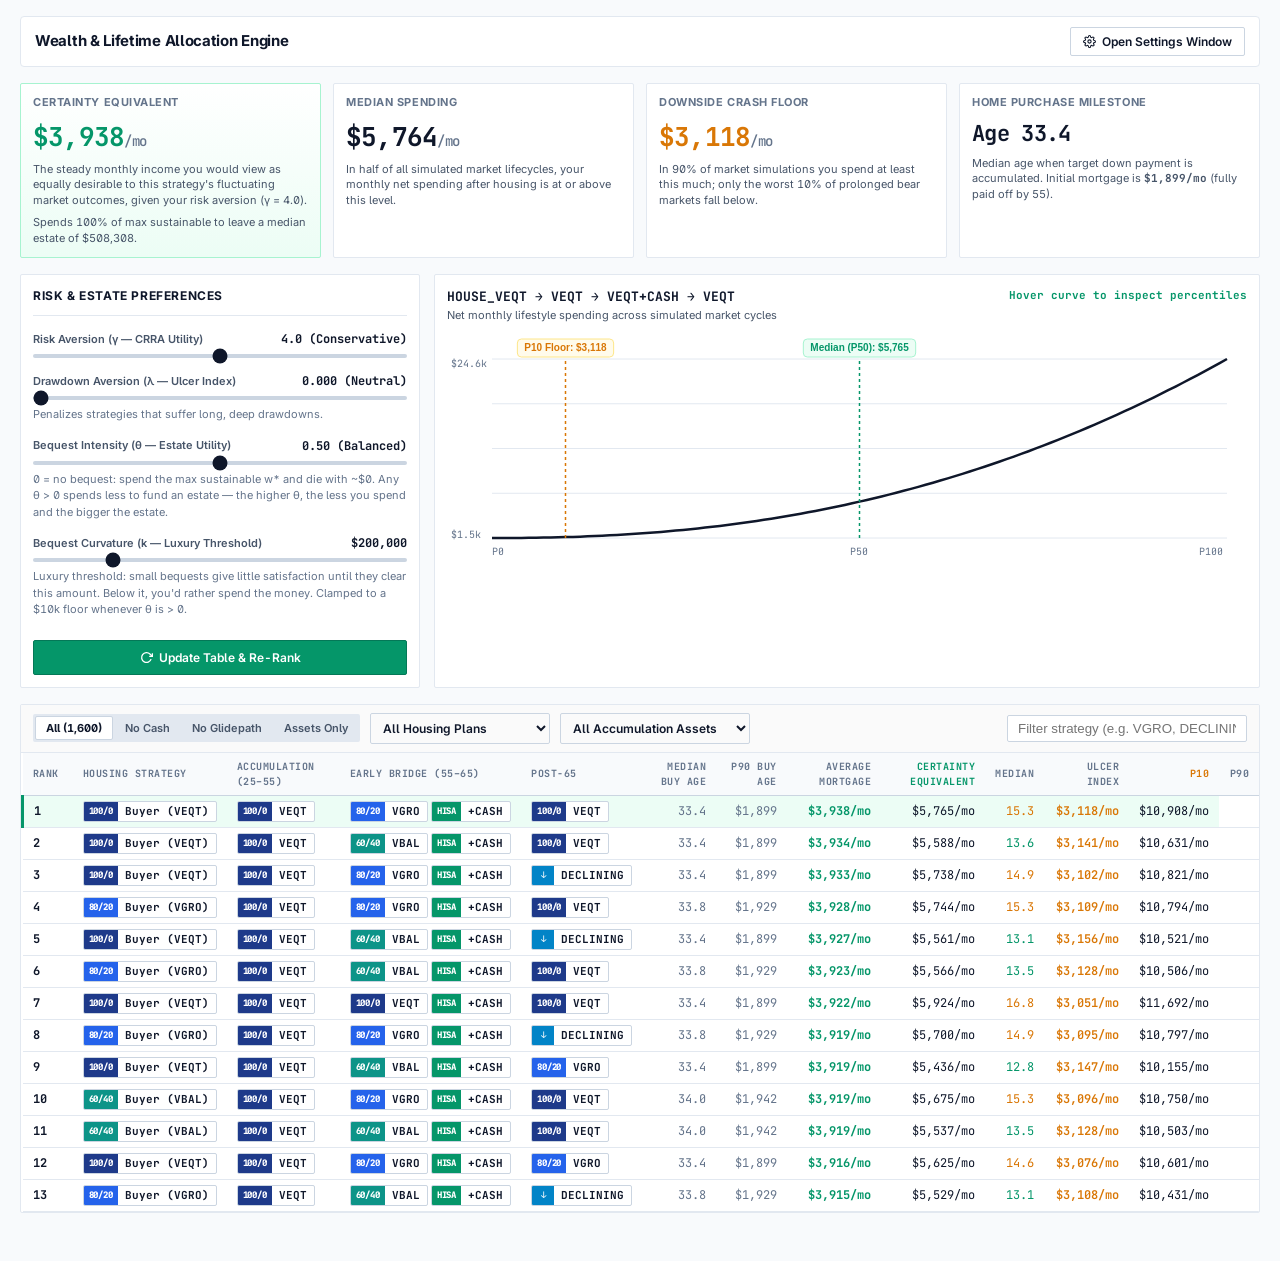
==== commit b77effcc: "Configurable percentage-based glidepath schedules and +CASH wedge with sweep-optimized defaults" ====
--- a/template_readonly.html
+++ b/template_readonly.html
@@ -412,20 +412,20 @@
     <section class="kpi-row">
       <div class="kpi-card featured">
         <span class="kpi-label">Certainty Equivalent</span>
-        <div class="kpi-num green" id="kpi-ce">$3,902<span style="font-size:14px; font-weight:500; color:var(--text-muted)">/mo</span></div>
+        <div class="kpi-num green" id="kpi-ce">$3,938<span style="font-size:14px; font-weight:500; color:var(--text-muted)">/mo</span></div>
         <div class="kpi-subtext" id="kpi-ce-sub">The steady monthly income you would view as equally desirable to this strategy's fluctuating market outcomes, given your risk aversion (&gamma; = 4.0).</div>
         <div class="kpi-subtext" id="kpi-bequest">Spends 100% of max sustainable to leave a median estate of $508,308.</div>
       </div>
 
       <div class="kpi-card">
         <span class="kpi-label">Median Spending</span>
-        <div class="kpi-num" id="kpi-median">$5,512<span style="font-size:14px; font-weight:500; color:var(--text-muted)">/mo</span></div>
+        <div class="kpi-num" id="kpi-median">$5,764<span style="font-size:14px; font-weight:500; color:var(--text-muted)">/mo</span></div>
         <div class="kpi-subtext">In half of all simulated market lifecycles, your monthly net spending after housing is at or above this level.</div>
       </div>
 
       <div class="kpi-card">
         <span class="kpi-label">Downside Crash Floor</span>
-        <div class="kpi-num amber" id="kpi-floor">$3,128<span style="font-size:14px; font-weight:500; color:var(--text-muted)">/mo</span></div>
+        <div class="kpi-num amber" id="kpi-floor">$3,118<span style="font-size:14px; font-weight:500; color:var(--text-muted)">/mo</span></div>
         <div class="kpi-subtext">In 90% of market simulations you spend at least this much; only the worst 10% of prolonged bear markets fall below.</div>
       </div>
 
@@ -822,8 +822,32 @@
             <div class="input-affix-wrap"><input type="number" step="0.01" class="form-input" value="0.40"><span class="affix suffix">% / yr</span></div>
           </div>
           <div class="input-field">
-            <span class="field-label">Cash Wedge Duration</span>
-            <div class="input-affix-wrap"><input type="number" step="0.5" class="form-input" value="3.0"><span class="affix suffix">yrs</span></div>
+            <span class="field-label">Cash Wedge</span>
+            <div class="input-affix-wrap"><input type="number" step="1" class="form-input" value="15.0"><span class="affix suffix">% of span</span></div>
+          </div>
+          <div class="input-field">
+            <span class="field-label">Declining Glide — VEQT</span>
+            <div class="input-affix-wrap"><input type="number" step="1" class="form-input" value="50.0"><span class="affix suffix">%</span></div>
+          </div>
+          <div class="input-field">
+            <span class="field-label">Rising Glide — VBAL</span>
+            <div class="input-affix-wrap"><input type="number" step="1" class="form-input" value="40.0"><span class="affix suffix">%</span></div>
+          </div>
+          <div class="input-field">
+            <span class="field-label">Declining Glide — VGRO</span>
+            <div class="input-affix-wrap"><input type="number" step="1" class="form-input" value="20.0"><span class="affix suffix">%</span></div>
+          </div>
+          <div class="input-field">
+            <span class="field-label">Rising Glide — VGRO</span>
+            <div class="input-affix-wrap"><input type="number" step="1" class="form-input" value="50.0"><span class="affix suffix">%</span></div>
+          </div>
+          <div class="input-field">
+            <span class="field-label">Declining Glide — VBAL</span>
+            <div class="input-affix-wrap"><input type="number" step="1" class="form-input" value="30.0"><span class="affix suffix">%</span></div>
+          </div>
+          <div class="input-field">
+            <span class="field-label">Rising Glide — VEQT</span>
+            <div class="input-affix-wrap"><input type="number" step="1" class="form-input" value="10.0"><span class="affix suffix">%</span></div>
           </div>
         </div>
       </div>
@@ -901,19 +925,19 @@
 <script>
 // Mock Quantitative Dataset
 const DATASET = [
-  { rank: 1, name: "HOUSE_VEQT_VEQT_VBAL+CASH_VEQT", house: "HOUSE_VEQT", accum: "VEQT", bridge: "VBAL+CASH", post: "VEQT", buyAge: 33.4167, mortgage: 1899.45, ce: 3901.89, median: 5512.4, floor: 3128.2, p90: 10380.4, ui: 13.8851, hasCash: true, hasGlide: false, isBuyer: true },
-  { rank: 2, name: "HOUSE_VEQT_VEQT_VGRO+CASH_VEQT", house: "HOUSE_VEQT", accum: "VEQT", bridge: "VGRO+CASH", post: "VEQT", buyAge: 33.4167, mortgage: 1899.45, ce: 3900.62, median: 5713.8, floor: 3072.7, p90: 10910.1, ui: 15.7556, hasCash: true, hasGlide: false, isBuyer: true },
-  { rank: 3, name: "HOUSE_VEQT_VEQT_VBAL+CASH_DECLINING", house: "HOUSE_VEQT", accum: "VEQT", bridge: "VBAL+CASH", post: "DECLINING", buyAge: 33.4167, mortgage: 1899.45, ce: 3895.92, median: 5471.2, floor: 3094.2, p90: 10319.5, ui: 13.5062, hasCash: true, hasGlide: true, isBuyer: true },
-  { rank: 4, name: "HOUSE_VEQT_VEQT_VGRO+CASH_DECLINING", house: "HOUSE_VEQT", accum: "VEQT", bridge: "VGRO+CASH", post: "DECLINING", buyAge: 33.4167, mortgage: 1899.45, ce: 3895.36, median: 5697.3, floor: 3077, p90: 10806.8, ui: 15.388, hasCash: true, hasGlide: true, isBuyer: true },
-  { rank: 5, name: "HOUSE_VGRO_VEQT_VBAL+CASH_VEQT", house: "HOUSE_VGRO", accum: "VEQT", bridge: "VBAL+CASH", post: "VEQT", buyAge: 33.8333, mortgage: 1929.43, ce: 3889.31, median: 5458.3, floor: 3096.6, p90: 10275.3, ui: 13.885, hasCash: true, hasGlide: false, isBuyer: true },
-  { rank: 6, name: "HOUSE_VEQT_VEQT_VBAL+CASH_VEQT+CASH", house: "HOUSE_VEQT", accum: "VEQT", bridge: "VBAL+CASH", post: "VEQT+CASH", buyAge: 33.4167, mortgage: 1899.45, ce: 3888.26, median: 5461.1, floor: 3093.2, p90: 10461.4, ui: 13.8202, hasCash: true, hasGlide: false, isBuyer: true },
-  { rank: 7, name: "HOUSE_VGRO_VEQT_VGRO+CASH_VEQT", house: "HOUSE_VGRO", accum: "VEQT", bridge: "VGRO+CASH", post: "VEQT", buyAge: 33.8333, mortgage: 1929.43, ce: 3884.26, median: 5685.6, floor: 3074.3, p90: 10885.7, ui: 15.7464, hasCash: true, hasGlide: false, isBuyer: true },
-  { rank: 8, name: "HOUSE_VEQT_VEQT_VBAL+CASH_VGRO", house: "HOUSE_VEQT", accum: "VEQT", bridge: "VBAL+CASH", post: "VGRO", buyAge: 33.4167, mortgage: 1899.45, ce: 3884, median: 5381.6, floor: 3103.3, p90: 10051, ui: 13.1354, hasCash: true, hasGlide: false, isBuyer: true },
-  { rank: 9, name: "HOUSE_VGRO_VEQT_VBAL+CASH_DECLINING", house: "HOUSE_VGRO", accum: "VEQT", bridge: "VBAL+CASH", post: "DECLINING", buyAge: 33.8333, mortgage: 1929.43, ce: 3883.29, median: 5432.5, floor: 3060.6, p90: 10207.6, ui: 13.506, hasCash: true, hasGlide: true, isBuyer: true },
-  { rank: 10, name: "HOUSE_VBAL_VEQT_VBAL+CASH_VEQT", house: "HOUSE_VBAL", accum: "VEQT", bridge: "VBAL+CASH", post: "VEQT", buyAge: 34, mortgage: 1941.76, ce: 3883.29, median: 5413.5, floor: 3076.6, p90: 10208.8, ui: 13.8903, hasCash: true, hasGlide: false, isBuyer: true },
-  { rank: 11, name: "HOUSE_VEQT_VEQT_VGRO+CASH_VEQT+CASH", house: "HOUSE_VEQT", accum: "VEQT", bridge: "VGRO+CASH", post: "VEQT+CASH", buyAge: 33.4167, mortgage: 1899.45, ce: 3883.14, median: 5697.7, floor: 3059.6, p90: 10943.6, ui: 15.7022, hasCash: true, hasGlide: false, isBuyer: true },
-  { rank: 12, name: "HOUSE_VEQT_VEQT_VGRO+CASH_VGRO", house: "HOUSE_VEQT", accum: "VEQT", bridge: "VGRO+CASH", post: "VGRO", buyAge: 33.4167, mortgage: 1899.45, ce: 3882.47, median: 5575.9, floor: 3060.7, p90: 10554.6, ui: 15.0438, hasCash: true, hasGlide: false, isBuyer: true },
-  { rank: 13, name: "HOUSE_VEQT_VEQT_VBAL+CASH_RISING", house: "HOUSE_VEQT", accum: "VEQT", bridge: "VBAL+CASH", post: "RISING", buyAge: 33.4167, mortgage: 1899.45, ce: 3881.48, median: 5320, floor: 3121.8, p90: 9808.1, ui: 13.1974, hasCash: true, hasGlide: true, isBuyer: true },
+  { rank: 1, name: "HOUSE_VEQT_VEQT_VGRO+CASH_VEQT", house: "HOUSE_VEQT", accum: "VEQT", bridge: "VGRO+CASH", post: "VEQT", buyAge: 33.4167, mortgage: 1899.45, ce: 3938.24, median: 5764.5, floor: 3117.7, p90: 10907.8, ui: 15.3027, hasCash: true, hasGlide: false, isBuyer: true },
+  { rank: 2, name: "HOUSE_VEQT_VEQT_VBAL+CASH_VEQT", house: "HOUSE_VEQT", accum: "VEQT", bridge: "VBAL+CASH", post: "VEQT", buyAge: 33.4167, mortgage: 1899.45, ce: 3934.13, median: 5587.6, floor: 3140.6, p90: 10630.7, ui: 13.5505, hasCash: true, hasGlide: false, isBuyer: true },
+  { rank: 3, name: "HOUSE_VEQT_VEQT_VGRO+CASH_DECLINING", house: "HOUSE_VEQT", accum: "VEQT", bridge: "VGRO+CASH", post: "DECLINING", buyAge: 33.4167, mortgage: 1899.45, ce: 3932.91, median: 5737.8, floor: 3102.2, p90: 10821, ui: 14.9051, hasCash: true, hasGlide: true, isBuyer: true },
+  { rank: 4, name: "HOUSE_VGRO_VEQT_VGRO+CASH_VEQT", house: "HOUSE_VGRO", accum: "VEQT", bridge: "VGRO+CASH", post: "VEQT", buyAge: 33.8333, mortgage: 1929.43, ce: 3927.84, median: 5744, floor: 3108.8, p90: 10794.2, ui: 15.3041, hasCash: true, hasGlide: false, isBuyer: true },
+  { rank: 5, name: "HOUSE_VEQT_VEQT_VBAL+CASH_DECLINING", house: "HOUSE_VEQT", accum: "VEQT", bridge: "VBAL+CASH", post: "DECLINING", buyAge: 33.4167, mortgage: 1899.45, ce: 3926.87, median: 5561.2, floor: 3156.2, p90: 10521, ui: 13.1409, hasCash: true, hasGlide: true, isBuyer: true },
+  { rank: 6, name: "HOUSE_VGRO_VEQT_VBAL+CASH_VEQT", house: "HOUSE_VGRO", accum: "VEQT", bridge: "VBAL+CASH", post: "VEQT", buyAge: 33.8333, mortgage: 1929.43, ce: 3923.34, median: 5566.1, floor: 3127.9, p90: 10506.1, ui: 13.5452, hasCash: true, hasGlide: false, isBuyer: true },
+  { rank: 7, name: "HOUSE_VEQT_VEQT_VEQT+CASH_VEQT", house: "HOUSE_VEQT", accum: "VEQT", bridge: "VEQT+CASH", post: "VEQT", buyAge: 33.4167, mortgage: 1899.45, ce: 3922.34, median: 5924, floor: 3051.1, p90: 11692.4, ui: 16.8498, hasCash: true, hasGlide: false, isBuyer: true },
+  { rank: 8, name: "HOUSE_VGRO_VEQT_VGRO+CASH_DECLINING", house: "HOUSE_VGRO", accum: "VEQT", bridge: "VGRO+CASH", post: "DECLINING", buyAge: 33.8333, mortgage: 1929.43, ce: 3919.36, median: 5700.2, floor: 3094.8, p90: 10796.6, ui: 14.9064, hasCash: true, hasGlide: true, isBuyer: true },
+  { rank: 9, name: "HOUSE_VEQT_VEQT_VBAL+CASH_VGRO", house: "HOUSE_VEQT", accum: "VEQT", bridge: "VBAL+CASH", post: "VGRO", buyAge: 33.4167, mortgage: 1899.45, ce: 3919.32, median: 5436.3, floor: 3146.7, p90: 10155.4, ui: 12.8036, hasCash: true, hasGlide: false, isBuyer: true },
+  { rank: 10, name: "HOUSE_VBAL_VEQT_VGRO+CASH_VEQT", house: "HOUSE_VBAL", accum: "VEQT", bridge: "VGRO+CASH", post: "VEQT", buyAge: 34, mortgage: 1941.76, ce: 3919.24, median: 5675.3, floor: 3096.1, p90: 10750.4, ui: 15.2964, hasCash: true, hasGlide: false, isBuyer: true },
+  { rank: 11, name: "HOUSE_VBAL_VEQT_VBAL+CASH_VEQT", house: "HOUSE_VBAL", accum: "VEQT", bridge: "VBAL+CASH", post: "VEQT", buyAge: 34, mortgage: 1941.76, ce: 3919.15, median: 5536.5, floor: 3127.6, p90: 10503.1, ui: 13.5445, hasCash: true, hasGlide: false, isBuyer: true },
+  { rank: 12, name: "HOUSE_VEQT_VEQT_VGRO+CASH_VGRO", house: "HOUSE_VEQT", accum: "VEQT", bridge: "VGRO+CASH", post: "VGRO", buyAge: 33.4167, mortgage: 1899.45, ce: 3916.07, median: 5624.5, floor: 3076.4, p90: 10600.6, ui: 14.5952, hasCash: true, hasGlide: false, isBuyer: true },
+  { rank: 13, name: "HOUSE_VGRO_VEQT_VBAL+CASH_DECLINING", house: "HOUSE_VGRO", accum: "VEQT", bridge: "VBAL+CASH", post: "DECLINING", buyAge: 33.8333, mortgage: 1929.43, ce: 3915.32, median: 5529.4, floor: 3108.2, p90: 10431.1, ui: 13.1355, hasCash: true, hasGlide: true, isBuyer: true },
 ];
 
 let activeStrategy = DATASET[0];
